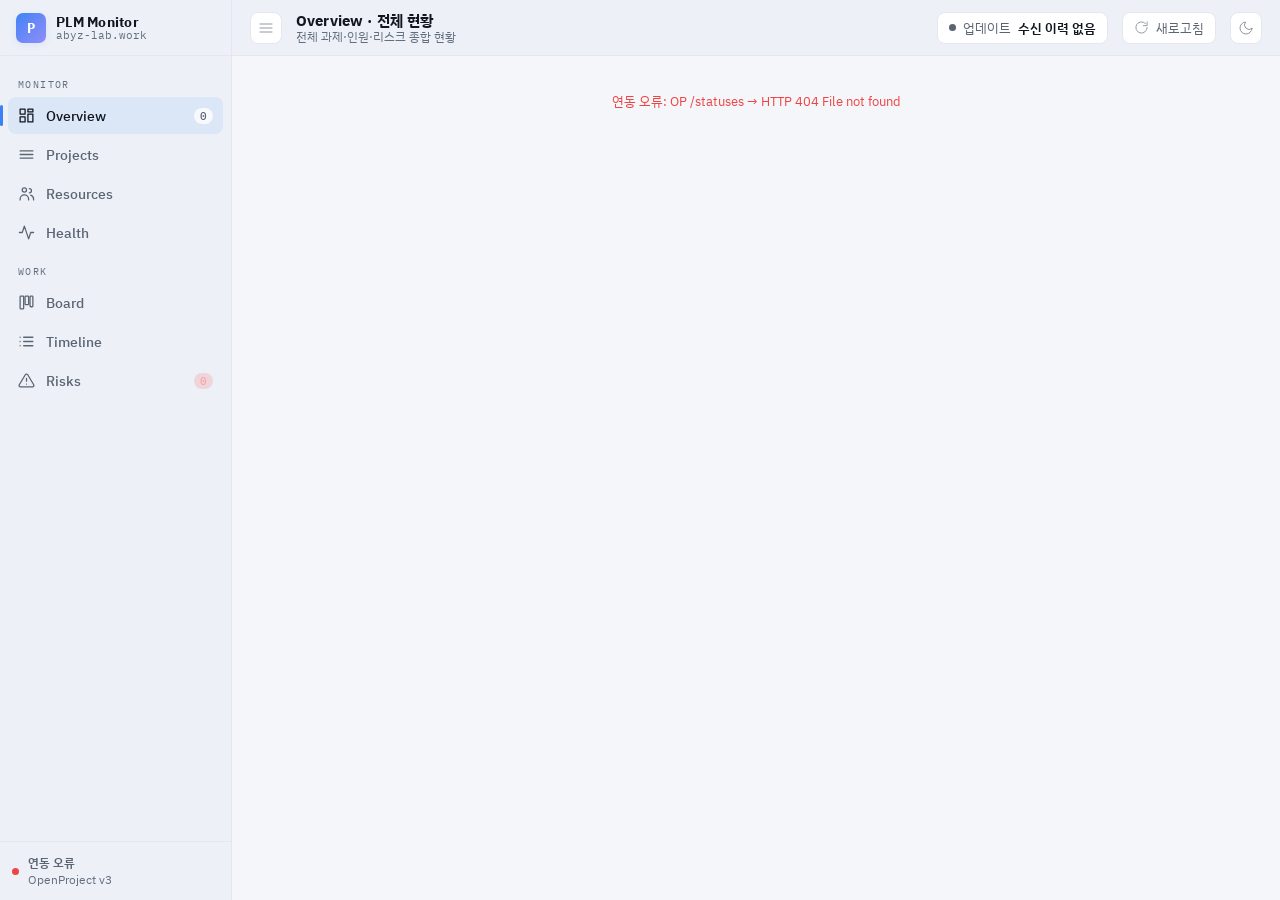
==== design_handoff_plm_dashboard/PLM Dashboard.html @ 52fca534 "feat: 운영 건강도(Health) 화면 추가 (#71) - Hermes 스냅샷(data/health.json, health_history.json)을 읽어 Project·Goa" ====
<!DOCTYPE html>
<html lang="ko" data-theme="dark" data-density="cozy" data-style="telemetry">
<head>
  <meta charset="UTF-8" />
  <meta name="viewport" content="width=device-width, initial-scale=1.0" />
  <title>PLM Monitor · OpenProject Dashboard</title>
  <link rel="preconnect" href="https://fonts.googleapis.com" />
  <link rel="preconnect" href="https://fonts.gstatic.com" crossorigin />
  <link href="https://fonts.googleapis.com/css2?family=IBM+Plex+Sans+KR:wght@400;500;600;700&family=IBM+Plex+Mono:wght@400;500;600&display=swap" rel="stylesheet" />
  <link rel="stylesheet" href="styles.css" />
  <link rel="stylesheet" href="app.css" />
  <script>
    /* Host-persisted tweak defaults — rewritten on disk when the user changes a Tweak.
       Mirrors the initial chrome on <html> above. */
    window.TWEAK_DEFAULTS = /*EDITMODE-BEGIN*/{
      "theme": "light",
      "style": "telemetry",
      "accent": "blue",
      "density": "cozy"
    }/*EDITMODE-END*/;
  </script>
</head>
<body>
  <div id="app" class="app"></div>

  <script src="user-overrides.js"></script>
  <script src="op-adapter.js"></script>
  <script src="data.js"></script>
  <script src="charts.js"></script>
  <script src="ui.js"></script>
  <script src="views/overview.js"></script>
  <script src="views/projects.js"></script>
  <script src="views/resources.js"></script>
  <script src="views/board.js"></script>
  <script src="views/timeline.js"></script>
  <script src="views/risks.js"></script>
  <script src="views/health.js"></script>
  <script src="app.js"></script>
  <script src="tweaks.js"></script>
</body>
</html>
---- design_handoff_plm_dashboard/styles.css ----
/* =============================================================================
   PLM Dashboard Design System — global entry point.
   Consumers link THIS one file. It is an @import manifest only — every token
   and font in the system is reachable from here. Application/component CSS is
   layered on top by each product (the dashboard links app.css after this).

   Theming model (set as attributes on <html>):
     [data-theme="dark"|"light"]                    → surfaces & text
     [data-density="compact"|"cozy"|"comfortable"]  → spacing rhythm
     [data-style="telemetry"|"console"|"studio"]    → radius / border / shadow
     --accent (+ --accent-rgb)                       → highlight colour
   ========================================================================== */
@import "fonts/fonts.css";
@import "tokens/colors.css";
@import "tokens/themes.css";
@import "tokens/typography.css";
@import "tokens/spacing.css";
@import "tokens/effects.css";
---- design_handoff_plm_dashboard/app.css ----
/* =============================================================================
   app.css — PLM Dashboard application layer (shell, panels, charts, views)
   Consumes the design-system tokens from styles.css. Linked by the dashboard
   AFTER styles.css. Component classes here are dashboard-specific; the reusable
   primitives are mirrored as React components under /components.
   ========================================================================== */

/* ----------  RESET  ---------- */
*, *::before, *::after { box-sizing: border-box; }
html, body { margin: 0; height: 100%; }
body {
  font-family: var(--font-sans);
  background: var(--bg);
  color: var(--text);
  -webkit-font-smoothing: antialiased;
  text-rendering: optimizeLegibility;
  overflow: hidden;
}
button { font: inherit; color: inherit; cursor: pointer; background: none; border: none; }
::-webkit-scrollbar { width: 10px; height: 10px; }
::-webkit-scrollbar-thumb { background: var(--border-strong); border-radius: 6px; border: 2px solid var(--bg); }
::-webkit-scrollbar-track { background: transparent; }

/* component-level style-direction overrides (token-level lives in tokens/effects.css) */
[data-style="console"] body { font-feature-settings: "tnum" 1; }
[data-style="console"] .panel-title,
[data-style="console"] .kpi-label { letter-spacing: .12em; }
[data-style="studio"] .panel { background: var(--panel); }
[data-style="studio"] .kpi { background: var(--panel); }

/* ----------  APP SHELL  ---------- */
.app { display: grid; grid-template-columns: auto 1fr; height: 100vh; }

.sidebar {
  width: 232px; background: var(--bg-elev); border-right: 1px solid var(--border);
  display: flex; flex-direction: column; transition: width .18s ease;
}
.sidebar.collapsed { width: 60px; }
.sidebar.collapsed .nav-label, .sidebar.collapsed .brand-text, .sidebar.collapsed .nav-section-label,
.sidebar.collapsed .side-foot-text { display: none; }
.sidebar.collapsed .nav-item {
  width:100%; border:0; background:transparent; text-align:left; font-family:inherit; cursor:pointer; justify-content: center; }

.brand { display: flex; align-items: center; gap: 10px; padding: 16px; border-bottom: 1px solid var(--border); height: 56px; }
.brand-mark {
  width: 30px; height: 30px; border-radius: 7px; flex: 0 0 auto;
  background: linear-gradient(135deg, var(--accent), color-mix(in oklch, var(--accent), #fff 18%));
  display: grid; place-items: center; color: #fff; font-weight: 700; font-size: 14px;
  font-family: var(--font-mono); box-shadow: 0 2px 8px var(--accent-soft);
}
.brand-text { display: flex; flex-direction: column; line-height: 1.15; min-width: 0; }
.brand-text b { font-size: 13.5px; letter-spacing: .02em; white-space: nowrap; }
.brand-text span { font-size: 10.5px; color: var(--text-faint); font-family: var(--font-mono); white-space: nowrap; overflow: hidden; text-overflow: ellipsis; }

.nav { flex: 1; overflow-y: auto; padding: 10px 8px; }
.nav-section-label { font-size: 10px; letter-spacing: .14em; text-transform: uppercase; color: var(--text-faint); padding: 12px 10px 6px; font-family: var(--font-mono); }
.nav-item {
  width:100%; border:0; background:transparent; text-align:left; font-family:inherit; cursor:pointer;
  display: flex; align-items: center; gap: 11px; padding: 9px 10px; border-radius: var(--r);
  color: var(--text-dim); font-size: 13.5px; font-weight: 500; margin-bottom: 2px; position: relative;
}
.nav-item:hover { background: var(--panel-hover); color: var(--text); }
.nav-item.active { background: var(--accent-soft); color: var(--text); }
.nav-item.active::before { content: ""; position: absolute; left: -8px; top: 8px; bottom: 8px; width: 3px; border-radius: 3px; background: var(--accent); }
.nav-item svg { width: 17px; height: 17px; flex: 0 0 auto; stroke-width: 1.8; }
.nav-badge { margin-left: auto; font-family: var(--font-mono); font-size: 10.5px; padding: 1px 6px; border-radius: 20px; background: var(--panel-2); color: var(--text-dim); }
.nav-badge.alert { background: rgba(239,68,68,.16); color: #FCA5A5; }

.side-foot { border-top: 1px solid var(--border); padding: 12px; display: flex; align-items: center; gap: 9px; font-size: 11.5px; color: var(--text-faint); white-space: nowrap; overflow: hidden; }
.side-foot-text b { color: var(--text-dim); font-weight: 600; display: block; font-size: 12px; }

/* ----------  TOPBAR + MAIN  ---------- */
.main { display: flex; flex-direction: column; min-width: 0; height: 100vh; }
.topbar {
  height: 56px; flex: 0 0 auto; display: flex; align-items: center; gap: 14px;
  padding: 0 18px; border-bottom: 1px solid var(--border); background: var(--bg-elev);
}
.view-title { display: flex; flex-direction: column; line-height: 1.2; flex: 0 1 auto; min-width: 0; }
.view-title b { font-size: 15px; letter-spacing: .01em; white-space: nowrap; }
.view-title span { font-size: 11.5px; color: var(--text-faint); white-space: nowrap; overflow: hidden; text-overflow: ellipsis; }
.topbar-spacer { flex: 1; }

.tb-chip {
  display: inline-flex; align-items: center; gap: 7px; height: 32px; padding: 0 11px;
  border: 1px solid var(--border); border-radius: var(--r); background: var(--panel);
  font-size: 12.5px; color: var(--text-dim); white-space: nowrap; flex: 0 0 auto;
}
.tb-chip:hover { border-color: var(--border-strong); color: var(--text); }
.tb-chip svg { width: 15px; height: 15px; }
.tb-chip b { color: var(--text); font-weight: 600; }
.tb-icon { width: 32px; height: 32px; display: grid; place-items: center; border-radius: var(--r); border: 1px solid var(--border); background: var(--panel); color: var(--text-dim); }
.tb-icon:hover { color: var(--text); border-color: var(--border-strong); }
.tb-icon svg { width: 16px; height: 16px; }
.live-dot { width: 7px; height: 7px; border-radius: 50%; background: var(--c-green); box-shadow: 0 0 0 0 rgba(34,197,94,.5); animation: pulse 2s infinite; }
@keyframes pulse { 0% { box-shadow: 0 0 0 0 rgba(34,197,94,.45);} 70%{box-shadow:0 0 0 6px rgba(34,197,94,0);} 100%{box-shadow:0 0 0 0 rgba(34,197,94,0);} }

.content { flex: 1; overflow-y: auto; padding: var(--grid-1); }

/* ----------  GRID + PANELS  ---------- */
.grid { display: grid; gap: var(--grid-1); grid-template-columns: repeat(12, 1fr); }
.col-3 { grid-column: span 3; } .col-4 { grid-column: span 4; } .col-5 { grid-column: span 5; }
.col-6 { grid-column: span 6; } .col-7 { grid-column: span 7; } .col-8 { grid-column: span 8; }
.col-9 { grid-column: span 9; } .col-12 { grid-column: span 12; }
@media (max-width: 1180px){ .col-3,.col-4{grid-column:span 6;} .col-5,.col-7,.col-8,.col-9{grid-column:span 12;} }

.panel {
  background: var(--panel); border: var(--panel-bd); border-radius: var(--r);
  box-shadow: var(--panel-sh); display: flex; flex-direction: column; min-width: 0;
}
.panel-head { display: flex; align-items: center; gap: 10px; padding: var(--pad) var(--pad) 0; }
.panel-title { font-size: 11px; font-weight: 600; letter-spacing: .05em; text-transform: uppercase; color: var(--text-dim); font-family: var(--font-mono); white-space: nowrap; }
.panel-sub { font-size: 11px; color: var(--text-faint); }
.panel-head .spacer { flex: 1; }
.panel-body { padding: var(--pad); }
.panel-tools { display: flex; gap: 4px; }
.mini-btn { font-size: 11px; color: var(--text-faint); padding: 3px 8px; border-radius: 5px; font-family: var(--font-mono); }
.mini-btn:hover { background: var(--panel-hover); color: var(--text); }
.mini-btn.on { background: var(--accent-soft); color: var(--text); }

/* ----------  KPI CARDS  ---------- */
.kpi-row { display: grid; grid-template-columns: repeat(6, 1fr); gap: var(--grid-1); }
@media (max-width: 1280px){ .kpi-row { grid-template-columns: repeat(3,1fr);} }
.kpi {
  background: var(--panel); border: var(--panel-bd); border-radius: var(--r); padding: var(--kpi-pad);
  box-shadow: var(--panel-sh); position: relative; overflow: hidden; min-width: 0;
}
.kpi-label { font-size: 10.5px; letter-spacing: .08em; text-transform: uppercase; color: var(--text-faint); font-family: var(--font-mono); display:flex; align-items:center; gap:6px; white-space: nowrap; }
.kpi-value { font-family: var(--font-mono); font-size: 30px; font-weight: 600; line-height: 1.1; margin-top: 8px; letter-spacing: -.02em; }
.kpi-value small { font-size: 14px; color: var(--text-faint); font-weight: 500; margin-left: 3px; }
.kpi-foot { display: flex; align-items: center; gap: 6px; margin-top: 8px; font-size: 11.5px; color: var(--text-dim); white-space: nowrap; }
.kpi-delta { font-family: var(--font-mono); font-weight: 600; display: inline-flex; align-items: center; gap: 3px; white-space: nowrap; }
.kpi-delta.up { color: var(--c-green); } .kpi-delta.down { color: var(--c-red); } .kpi-delta.warn { color: var(--c-amber); }
.kpi-spark { position: absolute; right: 0; bottom: 0; opacity: .9; }
.kpi.tone-red { box-shadow: inset 3px 0 0 var(--c-red), var(--panel-sh); }
.kpi.tone-amber { box-shadow: inset 3px 0 0 var(--c-amber), var(--panel-sh); }
.kpi.tone-accent { box-shadow: inset 3px 0 0 var(--accent), var(--panel-sh); }

/* ----------  TABLES  ---------- */
.tbl { width: 100%; border-collapse: collapse; font-size: 12.5px; }
.tbl th { text-align: left; font-size: 10px; letter-spacing: .08em; text-transform: uppercase; color: var(--text-faint); font-weight: 600; font-family: var(--font-mono); padding: 6px 10px; border-bottom: 1px solid var(--border); position: sticky; top: 0; background: var(--panel); }
.tbl td { padding: 0 10px; height: var(--row-h); border-bottom: 1px solid var(--border); color: var(--text-dim); vertical-align: middle; }
.tbl tr:last-child td { border-bottom: none; }
.tbl tr:hover td { background: var(--panel-hover); }
.tbl .num { font-family: var(--font-mono); text-align: right; color: var(--text); }
.tbl .strong { color: var(--text); font-weight: 600; }
.tbl .clamp { max-width: 320px; overflow: hidden; text-overflow: ellipsis; white-space: nowrap; }

/* ----------  CHIPS / BADGES  ---------- */
.dot { width: 8px; height: 8px; border-radius: 50%; flex: 0 0 auto; display: inline-block; }
.badge { display: inline-flex; align-items: center; gap: 5px; font-size: 11px; padding: 2px 8px; border-radius: 20px; font-weight: 500; white-space: nowrap; }
.badge.soft { background: var(--panel-2); color: var(--text-dim); }
.chip-status { display: inline-flex; align-items: center; gap: 6px; font-size: 12px; }
.health { display: inline-flex; align-items: center; gap: 6px; font-size: 12px; font-weight: 500; white-space: nowrap; }
.health.on_track { color: var(--c-green); } .health.at_risk { color: var(--c-amber); } .health.off_track { color: var(--c-red); }

.avatar { width: 24px; height: 24px; border-radius: 50%; display: grid; place-items: center; color: #fff; font-size: 10px; font-weight: 600; flex: 0 0 auto; }
.avatar.lg { width: 36px; height: 36px; font-size: 13px; }
.avatar-stack { display: flex; }
.avatar-stack .avatar { margin-left: -7px; border: 2px solid var(--panel); }
.avatar-stack .avatar:first-child { margin-left: 0; }

/* progress bar */
.pbar { height: 6px; border-radius: 4px; background: var(--panel-2); overflow: hidden; min-width: 60px; }
.pbar > span { display: block; height: 100%; border-radius: 4px; background: var(--accent); }
.pbar.thin { height: 4px; }
.pbar.neutral > span { background: var(--text-faint); }

/* load bar (utilisation) */
.loadbar { position: relative; height: 8px; border-radius: 5px; background: var(--panel-2); overflow: hidden; }
.loadbar > span { position: absolute; left: 0; top: 0; bottom: 0; border-radius: 5px; }
.loadbar .cap { position: absolute; top: -2px; bottom: -2px; width: 2px; background: var(--text-faint); }

/* ----------  KANBAN  ---------- */
.board { display: flex; gap: var(--grid-1); align-items: flex-start; overflow-x: auto; padding-bottom: 8px; }
.board-col { flex: 0 0 270px; background: var(--panel-2); border: 1px solid var(--border); border-radius: var(--r); display: flex; flex-direction: column; max-height: calc(100vh - 190px); }
.board-col-head { display: flex; align-items: center; gap: 8px; padding: 11px 12px; border-bottom: 1px solid var(--border); position: sticky; top: 0; }
.board-col-head b { font-size: 12px; }
.board-col-head .cnt { font-family: var(--font-mono); font-size: 11px; color: var(--text-faint); margin-left: auto; }
.board-cards { padding: 8px; overflow-y: auto; display: flex; flex-direction: column; gap: 8px; }
.card {
  background: var(--panel); border: 1px solid var(--border); border-radius: calc(var(--r) - 2px);
  padding: 10px 11px; cursor: pointer; box-shadow: var(--panel-sh);
}
.card:hover { border-color: var(--border-strong); }
.card-top { display: flex; align-items: center; gap: 7px; margin-bottom: 7px; }
.card-id { font-family: var(--font-mono); font-size: 10.5px; color: var(--text-faint); }
.card-subject { font-size: 12.5px; line-height: 1.35; color: var(--text); margin-bottom: 9px; }
.card-foot { display: flex; align-items: center; gap: 8px; font-size: 11px; color: var(--text-faint); flex-wrap: nowrap; }
.card-foot .spacer { flex: 1; }
.card.overdue { box-shadow: inset 3px 0 0 var(--c-red); }

/* tag pill for type/priority */
.tag { display: inline-flex; align-items: center; gap: 4px; font-size: 10.5px; font-family: var(--font-mono); color: var(--text-dim); }

/* ----------  TIMELINE / GANTT  ---------- */
.gantt { position: relative; overflow-x: auto; }
.gantt-row { display: grid; grid-template-columns: 200px 1fr; align-items: center; border-bottom: 1px solid var(--border); height: 40px; }
.gantt-label { padding: 0 12px; font-size: 12.5px; display: flex; align-items: center; gap: 8px; overflow: hidden; }
.gantt-track { position: relative; height: 100%; }
.gantt-bar { position: absolute; top: 9px; height: 20px; border-radius: 5px; display: flex; align-items: center; padding: 0 8px; font-size: 10.5px; color: #fff; overflow: hidden; white-space: nowrap; }
.gantt-fill { position: absolute; top: 0; left: 0; bottom: 0; background: rgba(255,255,255,.22); }
.gantt-grid-line { position: absolute; top: 0; bottom: 0; width: 1px; background: var(--grid-line); }
.gantt-milestone { position: absolute; top: 11px; width: 16px; height: 16px; transform: rotate(45deg); border: 2px solid var(--panel); }
.gantt-today { position: absolute; top: 0; bottom: 0; width: 2px; background: var(--accent); z-index: 5; }
.gantt-head { display: grid; grid-template-columns: 200px 1fr; border-bottom: 1px solid var(--border-strong); height: 28px; position: sticky; top: 0; background: var(--panel); z-index: 6; }
.gantt-months { position: relative; }
.gantt-month { position: absolute; top: 0; font-size: 10.5px; color: var(--text-faint); font-family: var(--font-mono); padding: 7px 6px; border-left: 1px solid var(--border); }
.schedule-metrics { display: grid; grid-template-columns: repeat(5, minmax(0, 1fr)); gap: 8px; margin-bottom: 10px; }
.schedule-card { border: 1px solid var(--border); border-radius: var(--r); background: var(--panel-2); padding: 9px 10px; min-width: 0; }
.schedule-card.tone-amber { box-shadow: inset 3px 0 0 var(--c-amber); }
.schedule-card.tone-red { box-shadow: inset 3px 0 0 var(--c-red); }
.schedule-card-label { font-size: 9.5px; letter-spacing: .06em; text-transform: uppercase; font-family: var(--font-mono); color: var(--text-faint); white-space: nowrap; overflow: hidden; text-overflow: ellipsis; }
.schedule-card-value { font-size: 18px; line-height: 1.2; font-weight: 700; color: var(--text); margin-top: 4px; font-family: var(--font-mono); }
.schedule-card-foot { font-size: 10.5px; color: var(--text-faint); margin-top: 2px; white-space: nowrap; overflow: hidden; text-overflow: ellipsis; }
.schedule-detail { min-width: 0; }
.schedule-table th, .schedule-table td { white-space: nowrap; }
.schedule-ic { font-family: var(--font-mono); font-size: 12px; color: var(--text-dim); background: var(--panel-2); }
.schedule-ic.tone-amber { color: #FCD34D; background: rgba(245,158,11,.16); }
.schedule-ic.tone-red { color: #FCA5A5; background: rgba(239,68,68,.16); }

/* ----------  RESOURCES  ---------- */
.resource-layout-grid {
  display: grid;
  grid-template-columns: minmax(0, 8fr) minmax(340px, 5fr);
  gap: var(--grid-1);
  align-items: stretch;
  margin-top: var(--grid-1);
}
.resource-main-stack,
.resource-side-stack {
  display: grid;
  gap: var(--grid-1);
  min-width: 0;
}
.resource-metrics {
  display: grid;
  grid-template-columns: repeat(5, minmax(112px, 1fr));
  gap: 8px;
  margin-top: 10px;
}
.resource-card,
.resource-gap-item {
  min-width: 0;
  border: 1px solid var(--border);
  border-radius: var(--r);
  background: var(--panel-2);
  padding: 9px 10px;
}
.resource-card.tone-accent,
.resource-gap-item.tone-accent { box-shadow: inset 3px 0 0 var(--accent); }
.resource-card.tone-amber,
.resource-gap-item.tone-amber { box-shadow: inset 3px 0 0 var(--c-amber); }
.resource-card.tone-red,
.resource-gap-item.tone-red { box-shadow: inset 3px 0 0 var(--c-red); }
.resource-card-label,
.resource-gap-label {
  font-size: 9.5px;
  letter-spacing: .06em;
  text-transform: uppercase;
  font-family: var(--font-mono);
  color: var(--text-faint);
  white-space: nowrap;
  overflow: hidden;
  text-overflow: ellipsis;
}
.resource-card-value {
  font-family: var(--font-mono);
  font-size: 20px;
  line-height: 1.2;
  font-weight: 700;
  color: var(--text);
  margin-top: 4px;
}
.resource-card-foot,
.resource-gap-field,
.resource-gap-impact,
.resource-panel-foot {
  font-size: 10.5px;
  color: var(--text-faint);
  white-space: nowrap;
  overflow: hidden;
  text-overflow: ellipsis;
}
.resource-notice {
  display: flex;
  align-items: center;
  gap: 9px;
  min-height: 38px;
  padding: 8px 10px;
  border: 1px solid var(--border);
  border-radius: var(--r);
  background: var(--panel-2);
  color: var(--text-dim);
  font-size: 11.5px;
  min-width: 0;
}
.resource-notice > span:last-child {
  min-width: 0;
  overflow: hidden;
  text-overflow: ellipsis;
  white-space: nowrap;
}
.resource-notice.tone-red { border-color: rgba(239,68,68,.42); }
.resource-notice.tone-amber { border-color: rgba(245,158,11,.42); }
.resource-notice.tone-accent { border-color: var(--border-strong); }
.resource-load-label {
  min-width: 0;
  display: flex;
  align-items: center;
  gap: 7px;
  overflow: hidden;
}
.resource-load-label span {
  min-width: 0;
  overflow: hidden;
  text-overflow: ellipsis;
  white-space: nowrap;
}
.resource-panel-foot {
  margin-top: 10px;
  padding-top: 8px;
  border-top: 1px solid var(--border);
}
.resource-sort-tools {
  display: flex;
  align-items: center;
  gap: 4px;
  max-width: 100%;
  min-width: 0;
}
.resource-sort-tools .muted {
  flex: 0 0 auto;
  font-size: 11px;
  margin-right: 2px;
}
.resource-sort-tools .mini-btn {
  flex: 0 0 auto;
}
.resource-member-cell {
  display: flex;
  align-items: center;
  gap: 9px;
  min-width: 180px;
}
.resource-member-cell > div:last-child {
  min-width: 0;
}
.resource-member-cell .strong,
.resource-member-cell .muted {
  white-space: nowrap;
  overflow: hidden;
  text-overflow: ellipsis;
}
.resource-member-cell .muted { font-size: 11px; }
.resource-pressure-table th,
.resource-pressure-table td,
.resource-gap-table th,
.resource-gap-table td { white-space: nowrap; }
.resource-gap-grid {
  display: grid;
  grid-template-columns: repeat(2, minmax(0, 1fr));
  gap: 8px;
}
.resource-gap-top {
  display: grid;
  grid-template-columns: minmax(0, 1fr) auto;
  align-items: baseline;
  gap: 8px;
}
.resource-gap-value {
  font-family: var(--font-mono);
  font-size: 18px;
  font-weight: 700;
  color: var(--text);
}
.resource-gap-field {
  margin-top: 4px;
  color: var(--text-dim);
}
.resource-gap-impact {
  margin-top: 2px;
}
.resource-subhead {
  margin: 12px 0 6px;
  font-size: 10px;
  letter-spacing: .08em;
  text-transform: uppercase;
  font-family: var(--font-mono);
  color: var(--text-faint);
}
@media (min-width: 1181px) {
  .resource-layout-grid {
    --resource-top-row: 312px;
    --resource-detail-row: 432px;
  }
  .resource-main-stack,
  .resource-side-stack {
    grid-template-rows: var(--resource-top-row) var(--resource-detail-row);
  }
  .resource-main-stack > .panel,
  .resource-side-stack > .panel {
    height: 100%;
    min-height: 0;
  }
  .resource-main-stack > .panel .panel-body,
  .resource-side-stack > .panel .panel-body {
    flex: 1;
    min-height: 0 !important;
  }
}
@media (max-width: 1180px) {
  .resource-layout-grid { grid-template-columns: 1fr; }
  .resource-metrics { grid-template-columns: repeat(auto-fit, minmax(130px, 1fr)); }
}
@media (max-width: 760px) {
  .resource-gap-grid { grid-template-columns: 1fr; }
  .resource-notice { align-items: flex-start; flex-direction: column; gap: 5px; }
  .resource-pressure-panel .panel-head {
    flex-wrap: wrap;
    align-items: flex-start;
  }
  .resource-pressure-panel .panel-head .spacer {
    display: none;
  }
  .resource-sort-tools {
    flex: 1 1 100%;
    overflow-x: auto;
    padding-bottom: 2px;
  }
}

/* ----------  RISK FEED  ---------- */
.feed { display: flex; flex-direction: column; }
.feed-item { display: flex; gap: 10px; padding: 10px 0; border-bottom: 1px solid var(--border); align-items: flex-start; }
.feed-item:last-child { border-bottom: none; }
.feed-ic { width: 28px; height: 28px; border-radius: 7px; display: grid; place-items: center; flex: 0 0 auto; }
.feed-main { flex: 1; min-width: 0; }
.feed-title { font-size: 12.5px; color: var(--text); line-height: 1.35; }
.feed-meta { font-size: 11px; color: var(--text-faint); margin-top: 3px; display: flex; gap: 8px; flex-wrap: wrap; align-items: center; }

/* segmented control */
.seg { display: inline-flex; background: var(--panel-2); border: 1px solid var(--border); border-radius: var(--r); padding: 2px; }
.seg button { font-size: 12px; padding: 5px 11px; border-radius: calc(var(--r) - 3px); color: var(--text-dim); font-weight: 500; }
.seg button.on { background: var(--panel); color: var(--text); box-shadow: var(--panel-sh); }

/* tooltip */
.tip { position: fixed; z-index: 1000; pointer-events: none; background: var(--panel); border: 1px solid var(--border-strong); border-radius: 7px; padding: 8px 10px; font-size: 11.5px; box-shadow: var(--shadow); opacity: 0; transition: opacity .1s; max-width: 240px; }
.tip.show { opacity: 1; }
.tip b { color: var(--text); } .tip .muted { color: var(--text-faint); }

/* section label */
.section-row { display: flex; align-items: center; gap: 10px; margin: 4px 2px 2px; }
.section-row h2 { font-size: 13px; font-weight: 600; margin: 0; letter-spacing: .01em; white-space: nowrap; }
.section-row .spacer { flex: 1; }
.muted { color: var(--text-faint); }
.mono { font-family: var(--font-mono); }
.tnum { font-variant-numeric: tabular-nums; }

/* project subtabs */
.subtabs { display: flex; gap: 4px; overflow-x: auto; border-bottom: 1px solid var(--border); padding: 0 2px; }
.subtab { position: relative; padding: 9px 26px 9px 13px; font-size: 12.5px; color: var(--text-dim); border-bottom: 2px solid transparent; white-space: nowrap; display: flex; align-items: center; gap: 7px; }
.subtab:hover { color: var(--text); }
.subtab.on { color: var(--text); border-bottom-color: var(--accent); }
.subtab-hide { display: none; position: absolute; right: 5px; top: 50%; transform: translateY(-50%); width: 15px; height: 15px; line-height: 15px; text-align: center; border-radius: 50%; background: var(--panel-2); color: var(--text-faint); font-size: 10px; cursor: pointer; }
.subtab:hover .subtab-hide { display: inline-block; }
.subtab-hide:hover { background: var(--c-red); color: #fff; }
/* hidden project chip strip */
.hidden-proj-strip { display: flex; align-items: center; gap: 6px; flex-wrap: wrap; padding: 5px 2px 2px; }
.hidden-proj-chip { display: inline-flex; align-items: center; gap: 4px; padding: 2px 9px; border-radius: 10px; border: 1px dashed var(--border); background: transparent; color: var(--text-faint); font-size: 11.5px; cursor: pointer; }
.hidden-proj-chip:hover { border-color: var(--accent); color: var(--text); }

/* Projects view — golden-ratio approximation: 8:5 ≈ 1.6 */
.project-layout-grid {
  display: grid;
  grid-template-columns: minmax(0, 8fr) minmax(340px, 5fr);
  gap: var(--grid-1);
  align-items: start;
  margin-top: var(--grid-1);
}
.project-main-stack,
.project-side-stack {
  display: grid;
  gap: var(--grid-1);
  min-width: 0;
}
.project-hero-panel { min-height: 252px; }
.project-hero-body {
  display: grid;
  grid-template-columns: minmax(0, 1fr) auto;
  gap: 18px;
  align-items: stretch;
  height: 100%;
}
.project-title-row {
  display: flex;
  align-items: center;
  gap: 12px;
  min-width: 0;
  flex-wrap: wrap;
}
.project-hero-copy { min-width: 0; }
.project-fact-grid {
  display: grid;
  grid-template-columns: repeat(2, minmax(0, 1fr));
  gap: 14px 18px;
  margin-top: 16px;
}
.project-fact { min-width: 0; }
.project-fact-wide { grid-column: 1 / -1; }
.project-fact-value {
  margin-top: 7px;
  font-size: 13px;
  min-height: 26px;
  display: flex;
  align-items: center;
  min-width: 0;
}
.project-progress-card {
  display: grid;
  place-items: center;
  min-width: 160px;
  padding-left: 18px;
  border-left: 1px solid var(--border);
}
.project-kpi-rail .kpi-strip {
  margin-top: 0;
  grid-template-columns: repeat(2, minmax(0, 1fr));
  gap: 10px;
}
.project-kpi-rail .kpi {
  min-height: 84px;
  padding: 12px;
}
.project-kpi-rail .kpi-value {
  font-size: 23px;
  margin-top: 5px;
}
.project-kpi-rail .kpi-foot {
  margin-top: 5px;
  font-size: 11px;
}
.project-kpi-rail [data-kpi-ns="proj"] > div:last-child {
  margin-top: 6px !important;
}
@media (min-width: 1181px) {
  .project-layout-grid {
    --project-top-row: 264px;
    --project-detail-row: 684px;
    --project-team-row: 252px;
    --project-mini-row: 204px;
  }
  .project-main-stack {
    grid-template-rows: var(--project-top-row) var(--project-detail-row);
  }
  .project-side-stack {
    grid-template-rows: var(--project-top-row) var(--project-team-row) var(--project-mini-row) var(--project-mini-row);
  }
  .project-main-stack > .panel,
  .project-side-stack > .panel,
  .project-kpi-rail {
    height: 100%;
    min-height: 0;
  }
  .project-kpi-rail,
  .project-kpi-rail [data-kpi-ns="proj"] {
    min-height: 0;
    height: 100%;
  }
  .project-kpi-rail [data-kpi-ns="proj"] {
    display: flex;
    flex-direction: column;
  }
  .project-kpi-rail [data-kpi-ns="proj"].kpi-editing {
    display: grid;
    grid-template-rows: minmax(0, 1fr) auto;
    gap: 6px;
    overflow: hidden;
  }
  .project-kpi-rail .kpi-strip:not(.kpi-edit) {
    flex: 1;
    min-height: 0;
    grid-template-columns: repeat(6, minmax(0, 1fr));
    grid-auto-rows: 1fr;
  }
  .project-kpi-rail .kpi-strip:not(.kpi-edit) .kpi {
    grid-column: span 2;
  }
  .project-kpi-rail .kpi-strip:not(.kpi-edit) .kpi:nth-child(n+4) {
    grid-column: span 3;
  }
  .project-kpi-rail .kpi-strip.kpi-edit {
    min-height: 0;
    overflow-y: auto;
    padding-right: 4px;
    grid-template-columns: repeat(2, minmax(0, 1fr));
    gap: 8px;
  }
  .project-kpi-rail .kpi-strip.kpi-edit .kpi {
    min-height: 72px;
    padding: 10px;
  }
  .project-kpi-rail .kpi-strip.kpi-edit .kpi-value {
    font-size: 19px;
    margin-top: 3px;
  }
  .project-kpi-rail .kpi-strip.kpi-edit .kpi-foot {
    display: none;
  }
  .project-kpi-rail .kpi-editing .kpi-actions {
    margin-top: 0 !important;
    flex: 0 0 auto;
    padding-top: 2px;
    background: var(--bg);
  }
  .project-wp-panel .panel-body,
  .project-team-panel .panel-body {
    flex: 1;
    min-height: 0 !important;
    max-height: none !important;
  }
  .project-status-panel .panel-body,
  .project-burndown-panel .panel-body {
    flex: 1;
    min-height: 0 !important;
  }
}
@media (max-width: 1180px) {
  .project-layout-grid { grid-template-columns: 1fr; }
  .project-side-stack { grid-template-columns: repeat(2, minmax(0, 1fr)); }
  .project-kpi-rail { grid-column: 1 / -1; }
  .project-kpi-rail .kpi-strip:not(.kpi-edit) .kpi:last-child:nth-child(odd) {
    grid-column: 1 / -1;
  }
}
@media (max-width: 760px) {
  .app { grid-template-columns: 60px minmax(0, 1fr); }
  .sidebar { width: 60px; }
  .sidebar .nav-label,
  .sidebar .brand-text,
  .sidebar .nav-section-label,
  .sidebar .side-foot-text { display: none; }
  .sidebar .nav-item {
  width:100%; border:0; background:transparent; text-align:left; font-family:inherit; cursor:pointer; justify-content: center; }
  .brand { justify-content: center; padding: 12px; }
  .topbar {
    gap: 8px;
    padding: 0 10px;
    overflow-x: auto;
  }
  .view-title { display: none; }
  .view-title span { display: none; }
  .topbar-spacer { flex: 0 0 4px; }
  .tb-chip {
    height: 30px;
    padding: 0 9px;
    font-size: 12px;
  }
  .content { padding: 10px; }
  .project-hero-body { grid-template-columns: 1fr; }
  .project-progress-card {
    min-width: 0;
    padding-left: 0;
    padding-top: 16px;
    border-left: 0;
    border-top: 1px solid var(--border);
  }
  .project-fact-grid,
  .project-side-stack,
  .project-kpi-rail .kpi-strip {
    grid-template-columns: 1fr;
  }
}
/* project filter chip bar (Overview global project selector) */
.proj-filter-bar { display: flex; align-items: center; gap: 6px; flex-wrap: nowrap; overflow-x: hidden; margin-bottom: 12px; }
.proj-chips-scroll { display: flex; align-items: center; gap: 6px; flex: 1; min-width: 0; overflow-x: auto; padding-bottom: 4px; scrollbar-width: thin; scrollbar-color: var(--border) transparent; }
.proj-chip { display: inline-flex; align-items: center; gap: 3px; padding: 3px 10px; border-radius: 12px; border: 1px solid var(--border); background: transparent; color: var(--text-faint); font-size: 11.5px; cursor: pointer; transition: all .12s; white-space: nowrap; flex-shrink: 0; }
.proj-chip.active { background: var(--accent-soft); border-color: var(--accent); color: var(--text); }
.proj-chip:hover { border-color: var(--accent); color: var(--text); }
.proj-chip[draggable="true"] { cursor: grab; }
.proj-chip[draggable="true"]:active { cursor: grabbing; }
.proj-chip-hidden { border-style: dashed; color: var(--text-faint) !important; background: transparent !important; border-color: var(--border) !important; }
.proj-chip-hidden:hover { border-color: var(--accent) !important; color: var(--text) !important; }
.proj-chip-x { font-size: 11px; width: 14px; height: 14px; display: inline-flex; align-items: center; justify-content: center; border-radius: 50%; color: var(--text-faint); margin-left: 2px; flex-shrink: 0; }
.proj-chip-x:hover { color: var(--c-red); background: rgba(239,68,68,.15); }
/* drag & drop visual feedback */
.is-dragging { opacity: 0.35 !important; }
.drag-over { outline: 2px solid var(--accent); outline-offset: 2px; border-radius: 6px; }
/* hint icon — shared for panel titles and tier labels */
.hint-ic {
  display: inline-flex; align-items: center; justify-content: center;
  width: 15px; height: 15px; border-radius: 50%; font-size: 9.5px; font-style: normal;
  color: var(--text-faint); border: 1px solid var(--border); cursor: help; flex-shrink: 0;
}
.hint-ic:hover { color: var(--accent); border-color: var(--accent); }
.panel-title .hint-ic { margin-left: 5px; vertical-align: middle; }
/* KPI edit mode — hidden section add placeholder */
.kpi-hidden { border-style: dashed !important; opacity: 0.55; cursor: pointer; user-select: none; }
.kpi-hidden:hover { opacity: 1; border-color: var(--accent) !important; }
/* KPI remove × button inside kpi-label */
.kpi-remove { margin-left: 5px; color: var(--text-faint); font-size: 11px; cursor: pointer; display: inline-flex; align-items: center; justify-content: center; width: 14px; height: 14px; border-radius: 50%; }
.kpi-remove:hover { color: var(--c-red); background: rgba(239,68,68,.12); }
/* WP ID badge */
a.wp-id { display: inline-flex; align-items: center; padding: 1px 6px; border-radius: 4px; background: var(--accent-soft); border: 1px solid color-mix(in oklch, var(--accent), transparent 60%); font-family: var(--font-mono); font-size: 11px; font-weight: 600; color: var(--accent); text-decoration: none; white-space: nowrap; line-height: 1.6; }
a.wp-id:hover { background: color-mix(in oklch, var(--accent), transparent 75%); text-decoration: none; }

/* legend */
.legend { display: flex; flex-wrap: wrap; gap: 10px 14px; }
.legend-item { display: flex; align-items: center; gap: 6px; font-size: 11.5px; color: var(--text-dim); white-space: nowrap; }

/* donut center */
.donut-wrap { position: relative; display: grid; place-items: center; }
.donut-center { position: absolute; text-align: center; }
.donut-center b { font-family: var(--font-mono); font-size: 26px; display: block; }
.donut-center span { font-size: 10.5px; color: var(--text-faint); text-transform: uppercase; letter-spacing: .08em; }

.empty { color: var(--text-faint); font-size: 12.5px; text-align: center; padding: 24px; }

/* native select styled */
.board-select {
  font: inherit; font-size: 12.5px; color: var(--text); background: var(--panel);
  border: 1px solid var(--border); border-radius: var(--r); padding: 7px 30px 7px 11px;
  appearance: none; -webkit-appearance: none; cursor: pointer; max-width: 240px;
  background-image: url("data:image/svg+xml,%3Csvg xmlns='http://www.w3.org/2000/svg' width='12' height='12' viewBox='0 0 24 24' fill='none' stroke='%2398A2B3' stroke-width='2'%3E%3Cpath d='M6 9l6 6 6-6'/%3E%3C/svg%3E");
  background-repeat: no-repeat; background-position: right 9px center;
}
.board-select:hover { border-color: var(--border-strong); }
.board-select:focus { outline: none; border-color: var(--accent); }

/* fade-in (kept subtle & safe — never hides content) */
.content > * { animation: fadein .28s ease both; }
@keyframes fadein { from { transform: translateY(5px); } to { transform: none; } }

/* =====================================================================
   Overview hierarchy — headline hero, callouts, tier dividers
   ===================================================================== */
.headline {
  display: flex; align-items: center; gap: 24px; flex-wrap: wrap;
  background: var(--panel); border: var(--panel-bd); border-radius: var(--r);
  box-shadow: var(--panel-sh); padding: 18px var(--pad); position: relative; overflow: hidden;
}
.headline::before { content: ""; position: absolute; left: 0; top: 0; bottom: 0; width: 4px; }
.headline.tone-green::before { background: var(--c-green); }
.headline.tone-amber::before { background: var(--c-amber); }
.headline.tone-red::before   { background: var(--c-red); }
.headline-status { display: flex; align-items: center; gap: 16px; flex: 1; min-width: 300px; }
.status-badge {
  width: 54px; height: 54px; border-radius: 15px; display: grid; place-items: center;
  font-size: 28px; font-weight: 700; font-family: var(--font-mono); flex: 0 0 auto;
}
.headline.tone-green .status-badge { background: rgba(34,197,94,.14); color: var(--c-green); }
.headline.tone-amber .status-badge { background: rgba(245,158,11,.16); color: var(--c-amber); }
.headline.tone-red   .status-badge { background: rgba(239,68,68,.15);  color: var(--c-red); }
.status-verdict { font-size: 19px; font-weight: 700; letter-spacing: .01em; display: flex; align-items: baseline; gap: 9px; white-space: nowrap; }
.status-verdict .lbl { font-size: 12px; font-weight: 500; color: var(--text-faint); letter-spacing: .04em; text-transform: uppercase; font-family: var(--font-mono); }
.headline.tone-green .status-verdict .v { color: var(--c-green); }
.headline.tone-amber .status-verdict .v { color: var(--c-amber); }
.headline.tone-red   .status-verdict .v { color: var(--c-red); }
.status-sentence { font-size: 13px; color: var(--text-dim); margin-top: 4px; white-space: nowrap; }
.status-sentence b { color: var(--text); font-weight: 600; }
.headline-callouts { display: flex; gap: 10px; flex-wrap: wrap; }
.callout {
  display: flex; flex-direction: column; align-items: flex-start; gap: 3px; min-width: 86px;
  padding: 11px 15px; border-radius: 11px; background: var(--panel-2); border: 1px solid var(--border);
  cursor: pointer; transition: transform .12s, border-color .12s;
}
.callout:hover { border-color: var(--border-strong); transform: translateY(-2px); }
.callout .n { font-family: var(--font-mono); font-size: 23px; font-weight: 600; line-height: 1; color: var(--text); }
.callout .t { font-size: 11px; color: var(--text-dim); white-space: nowrap; }
.callout.red .n   { color: var(--c-red); }
.callout.amber .n { color: var(--c-amber); }
.callout.ok { cursor: default; }
.callout.ok:hover { transform: none; border-color: var(--border); }
.callout.ok .n { color: var(--c-green); }

/* tier divider — names the section + signals priority */
.tier { display: flex; align-items: center; gap: 12px; margin: calc(var(--grid-1) + 4px) 2px 2px; }
.tier-name { font-size: 12px; font-weight: 600; letter-spacing: .01em; color: var(--text); white-space: nowrap; }
.tier-en { font-size: 10px; letter-spacing: .14em; text-transform: uppercase; color: var(--text-faint); font-family: var(--font-mono); white-space: nowrap; }
.tier .rule { flex: 1; height: 1px; background: var(--border); }

/* supporting tier — visually demoted so the eye treats it as reference */
.supporting .panel { background: transparent; }
[data-style="studio"] .supporting .panel { background: var(--panel); }
.supporting .panel-title { color: var(--text-faint); }

/* quiet KPI strip — reference data, secondary to the headline */
.kpi-strip { margin-top: var(--grid-1); grid-template-columns: repeat(var(--kpi-cols, 4), 1fr); }
@media (max-width: 1280px){ .kpi-strip { grid-template-columns: repeat(2,1fr) !important;} }
.kpi-strip .kpi { padding: var(--kpi-pad) calc(var(--kpi-pad) - 2px); }
.kpi-strip .kpi-value { font-size: 26px; margin-top: 6px; }
.kpi-strip.kpi-edit .kpi[draggable="true"] { cursor: grab; }
.kpi-strip.kpi-edit .kpi[draggable="true"]:active { cursor: grabbing; }

/* Multi-select PM/TL picker */
.ms-wrap { display: inline-flex; align-items: center; }
.ms-trigger { display: flex; align-items: center; gap: 6px; cursor: pointer; padding: 2px 4px 2px 0; border-radius: 6px; min-height: 28px; }
.ms-trigger:hover { background: var(--hover); }
.ms-caret { font-size: 10px; color: var(--text-dim); margin-left: 2px; }
.ms-panel {
  display: none;
  position: fixed;
  min-width: 170px;
  background: var(--panel);
  border: 1px solid var(--border);
  border-radius: 8px;
  padding: 6px 0;
  z-index: 9999;
  box-shadow: 0 4px 16px rgba(0,0,0,.35);
}
.ms-panel.open { display: block; }
.ms-item { display: flex; align-items: center; gap: 8px; padding: 5px 12px; cursor: pointer; font-size: 13px; }
.ms-item:hover { background: var(--hover); }
.ms-item input[type="checkbox"] { width: 14px; height: 14px; cursor: pointer; flex-shrink: 0; }
.ms-none { font-size: 12px; color: var(--text-faint); padding: 5px 12px; font-style: italic; }

/* Missing assessments are neutral; retain room for their explicit counts. */
.health.unknown { color: var(--text-dim); }
.headline.tone-neutral::before { background: var(--text-dim); }
.headline.tone-neutral .status-badge { color: var(--text-dim); background: var(--panel-2); }
.headline.tone-neutral .status-verdict .v { color: var(--text-dim); }
.status-sentence { white-space: normal; overflow-wrap: anywhere; }
.headline-status { min-width: 0; }
.project-fact-value { white-space: normal; }
.gantt-unregistered { display: block; padding: 8px 12px; color: var(--text-dim); font-size: 11px; }
.gantt-empty-grid .gantt-row { grid-template-columns: minmax(140px, 200px) minmax(0, 1fr); }

.live-dot.error { background: var(--c-red); animation: none; box-shadow: none; }
.live-dot.loading { background: var(--c-amber); animation: none; box-shadow: none; }
.live-dot.unknown { background: var(--text-dim); animation: none; box-shadow: none; }
@media (max-width: 760px) {
  .headline { gap: 16px; }
  .headline-status { flex: 1 1 100%; }
  .headline-status > div:last-child { min-width: 0; }
  .headline-callouts { flex: 1 1 100%; }
}

button:focus-visible, a:focus-visible, select:focus-visible { outline:2px solid var(--accent); outline-offset:3px; }
.project-burndown-panel.empty-analysis .panel-body { min-height:0 !important; height:auto !important; }
.project-burndown-panel.empty-analysis .empty { padding:12px; }

.project-side-stack > .empty-analysis { height:auto; align-self:start; }
.gantt { max-height:640px; overflow:auto; }

.project-hero-copy { max-height:100%; overflow-y:auto; }
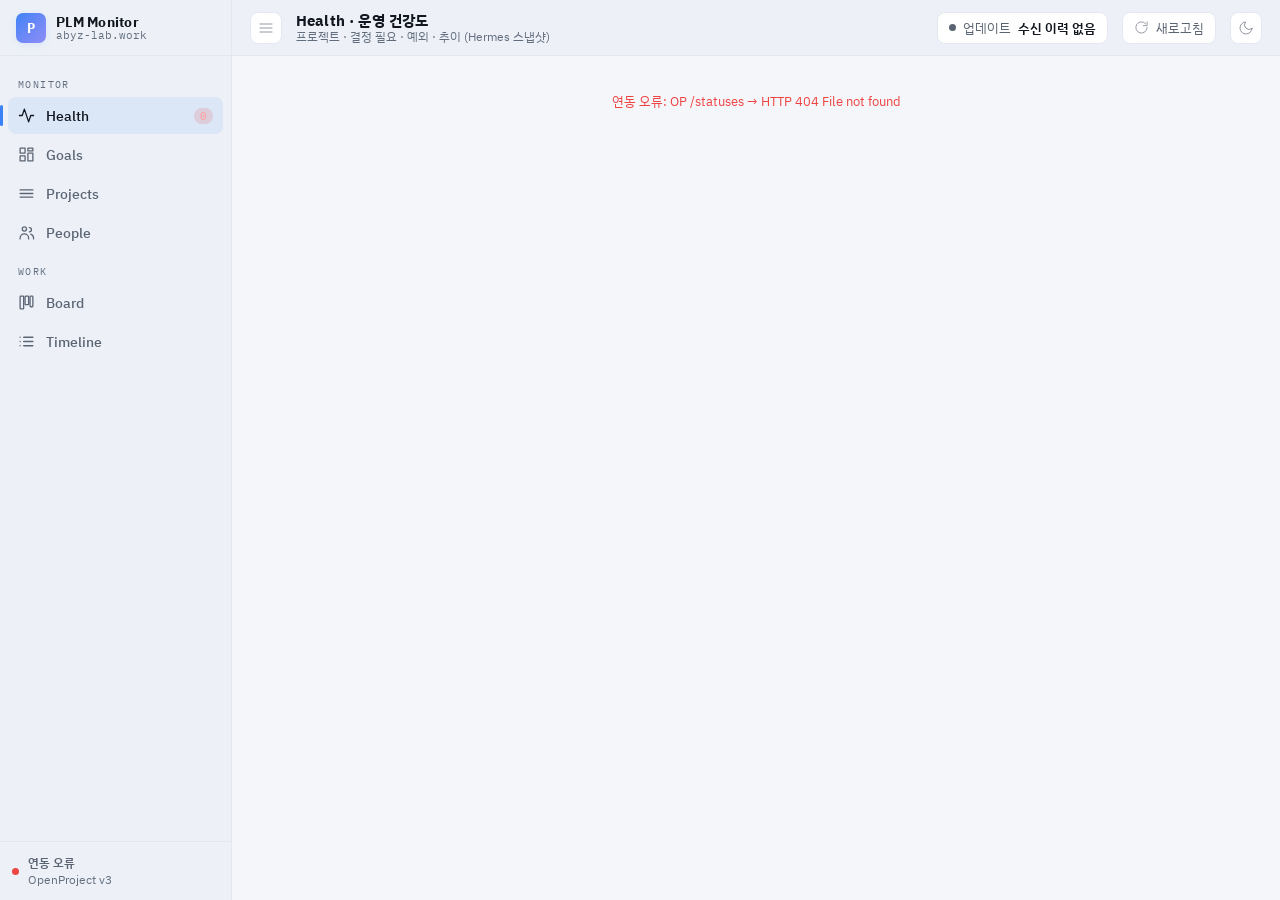
==== commit 5559f051: "feat: 대시보드 B안(지침서 §6 중심) 시제품 — 운영 건강도·목표·과제·담당자·보드·일정 - 메뉴 7→6: Overview·Risks → 운영 건강도(결정 필요·상태 불일치" ====
--- a/design_handoff_plm_dashboard/PLM Dashboard.html
+++ b/design_handoff_plm_dashboard/PLM Dashboard.html
@@ -35,6 +35,8 @@
   <script src="views/timeline.js"></script>
   <script src="views/risks.js"></script>
   <script src="views/health.js"></script>
+  <script src="views/goals.js"></script>
+  <script src="views/people.js"></script>
   <script src="app.js"></script>
   <script src="tweaks.js"></script>
 </body>
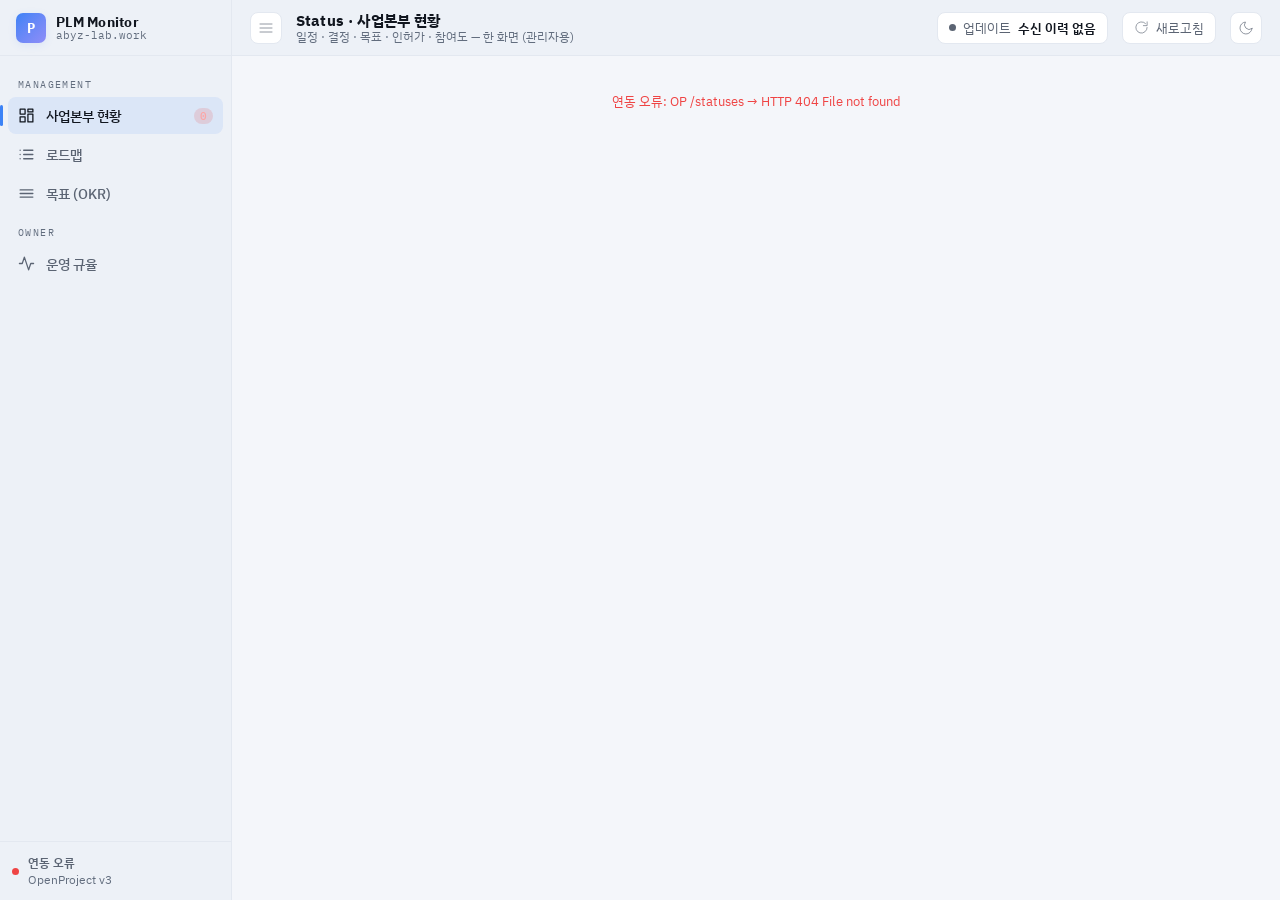
==== commit 3c936ad8: "feat: 대시보드 v2 — 사업본부 현황(Q1~Q5, 상태→왜→결정)·로드맵(첫 계획 대비 현재), 관리자 전용 🗿 MoAI" ====
--- a/design_handoff_plm_dashboard/PLM Dashboard.html
+++ b/design_handoff_plm_dashboard/PLM Dashboard.html
@@ -37,6 +37,8 @@
   <script src="views/health.js"></script>
   <script src="views/goals.js"></script>
   <script src="views/people.js"></script>
+  <script src="views/exec.js"></script>
+  <script src="views/roadmap.js"></script>
   <script src="app.js"></script>
   <script src="tweaks.js"></script>
 </body>
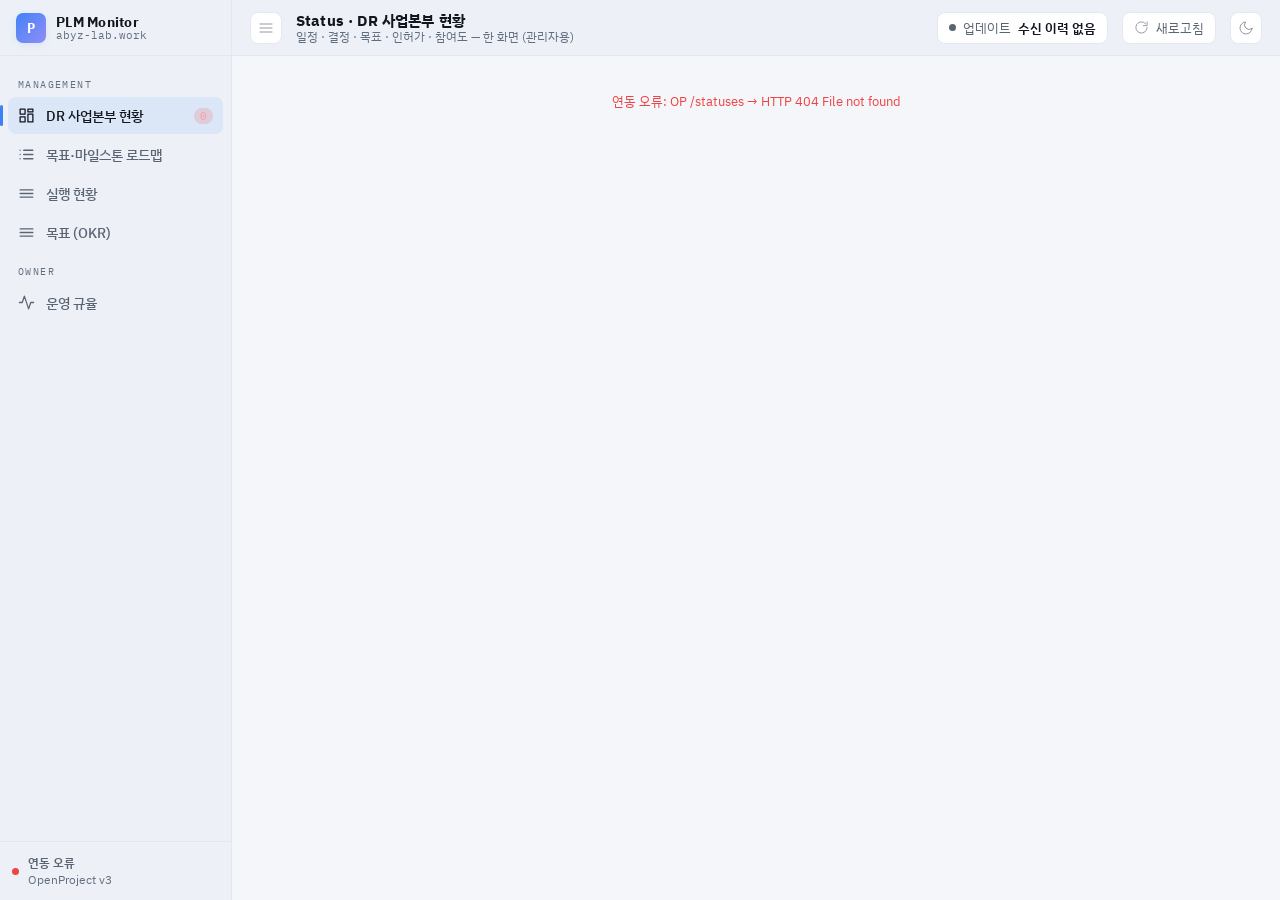
==== commit 8913d15c: "feat: 실행 현황 화면 — 일감 흐름(WIP·작업 나이·사이클 타임·처리량), 주인 없는 일감, 담당자별(이름순). 사람 표는 현황에서 이동 🗿 MoAI" ====
--- a/design_handoff_plm_dashboard/PLM Dashboard.html
+++ b/design_handoff_plm_dashboard/PLM Dashboard.html
@@ -39,6 +39,7 @@
   <script src="views/people.js"></script>
   <script src="views/exec.js"></script>
   <script src="views/roadmap.js"></script>
+  <script src="views/ops.js"></script>
   <script src="app.js"></script>
   <script src="tweaks.js"></script>
 </body>
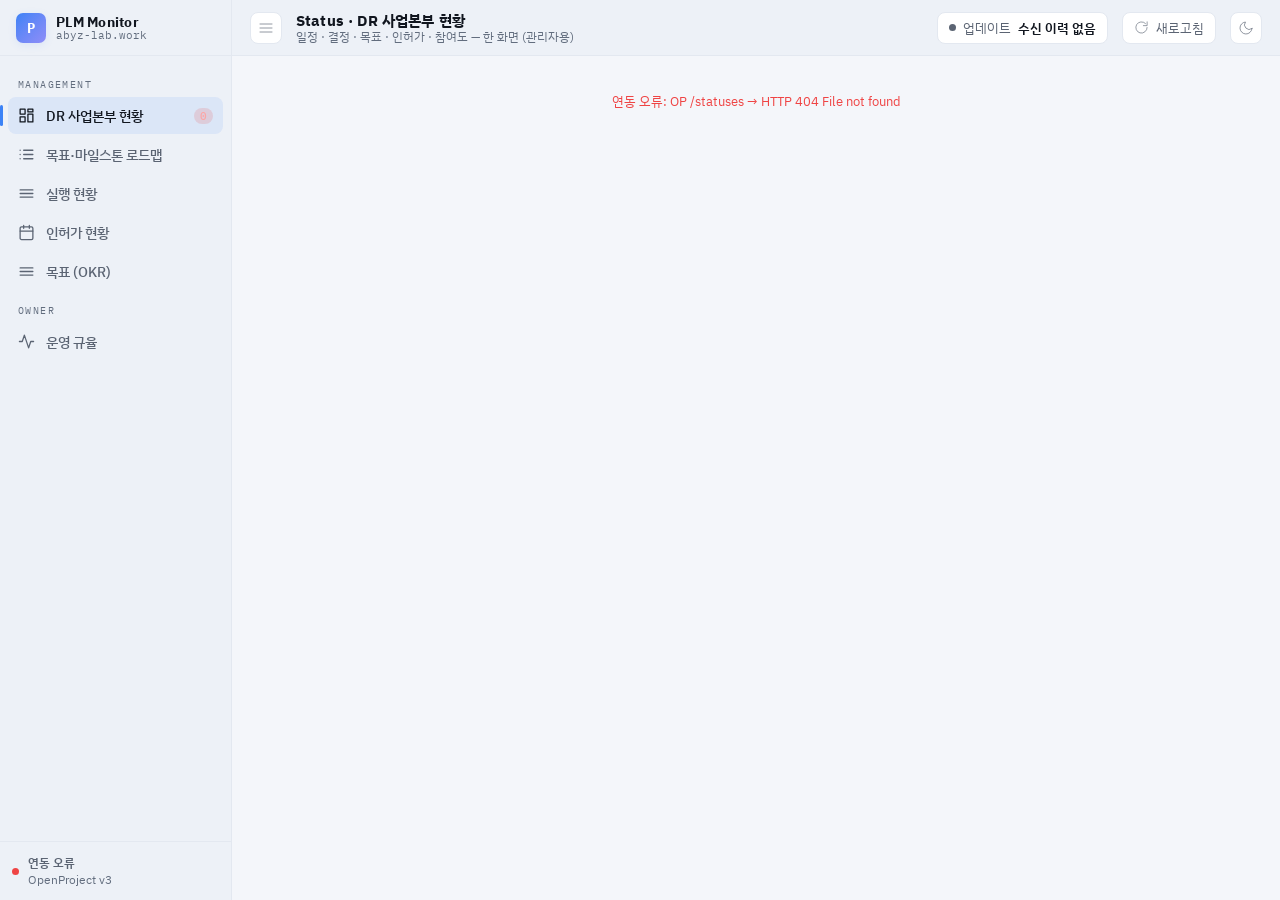
==== commit 24db00fc: "feat: 인허가 현황 메뉴와 Q4 인허가 칸 (ra.json 기반, 등록부 부분은 연결 전) 🗿 MoAI" ====
--- a/design_handoff_plm_dashboard/PLM Dashboard.html
+++ b/design_handoff_plm_dashboard/PLM Dashboard.html
@@ -40,6 +40,7 @@
   <script src="views/exec.js"></script>
   <script src="views/roadmap.js"></script>
   <script src="views/ops.js"></script>
+  <script src="views/ra.js"></script>
   <script src="app.js"></script>
   <script src="tweaks.js"></script>
 </body>
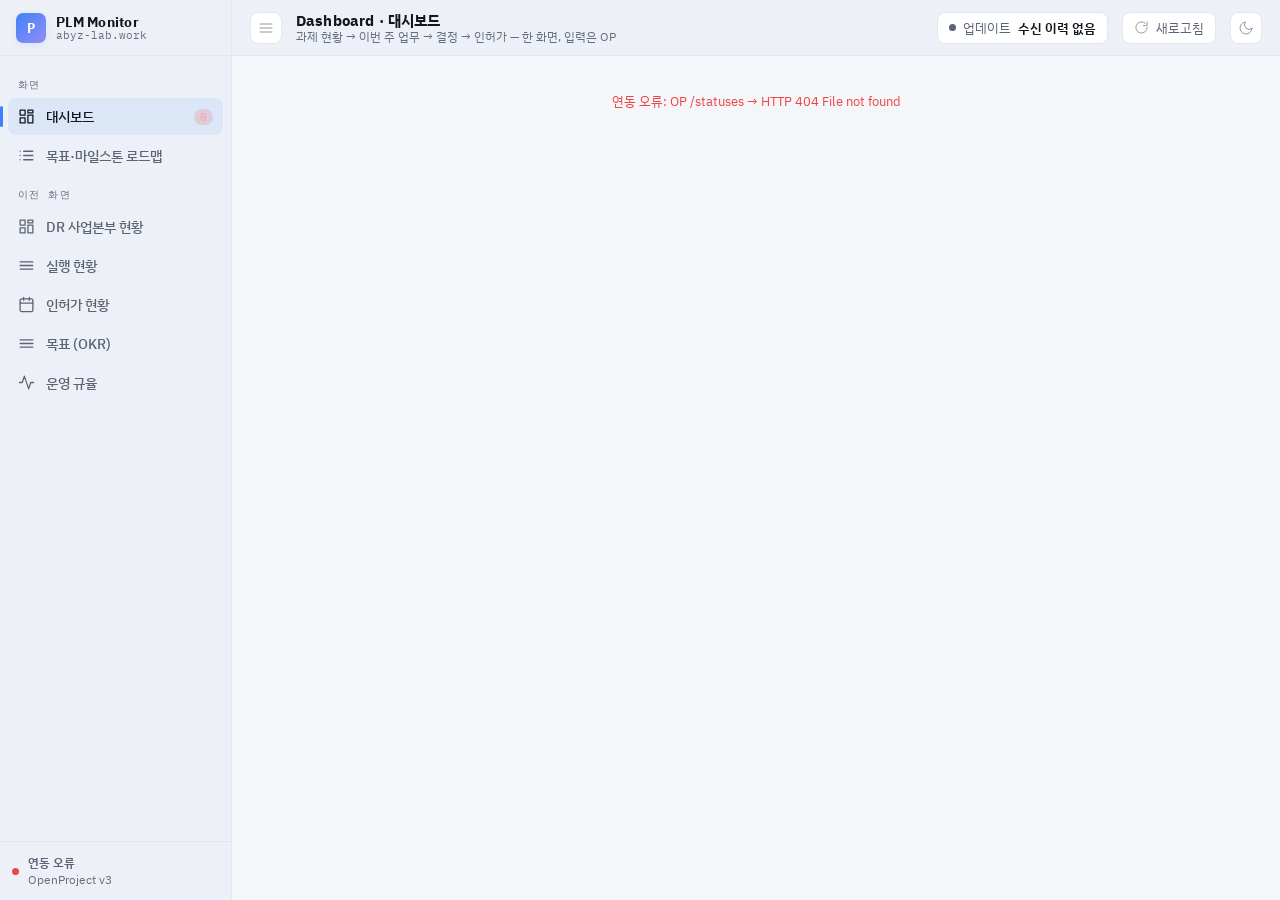
==== commit c6fe03f1: "feat: 첫 화면 「대시보드」 신설 — 과제 현황·이번 주 업무·인허가 요약 한 화면 (#94) - views/home.js: 입력 신뢰도 → Q1–Q5 띠 → 제품군 상태·왜·" ====
--- a/design_handoff_plm_dashboard/PLM Dashboard.html
+++ b/design_handoff_plm_dashboard/PLM Dashboard.html
@@ -38,6 +38,7 @@
   <script src="views/goals.js"></script>
   <script src="views/people.js"></script>
   <script src="views/exec.js"></script>
+  <script src="views/home.js"></script>
   <script src="views/roadmap.js"></script>
   <script src="views/ops.js"></script>
   <script src="views/ra.js"></script>
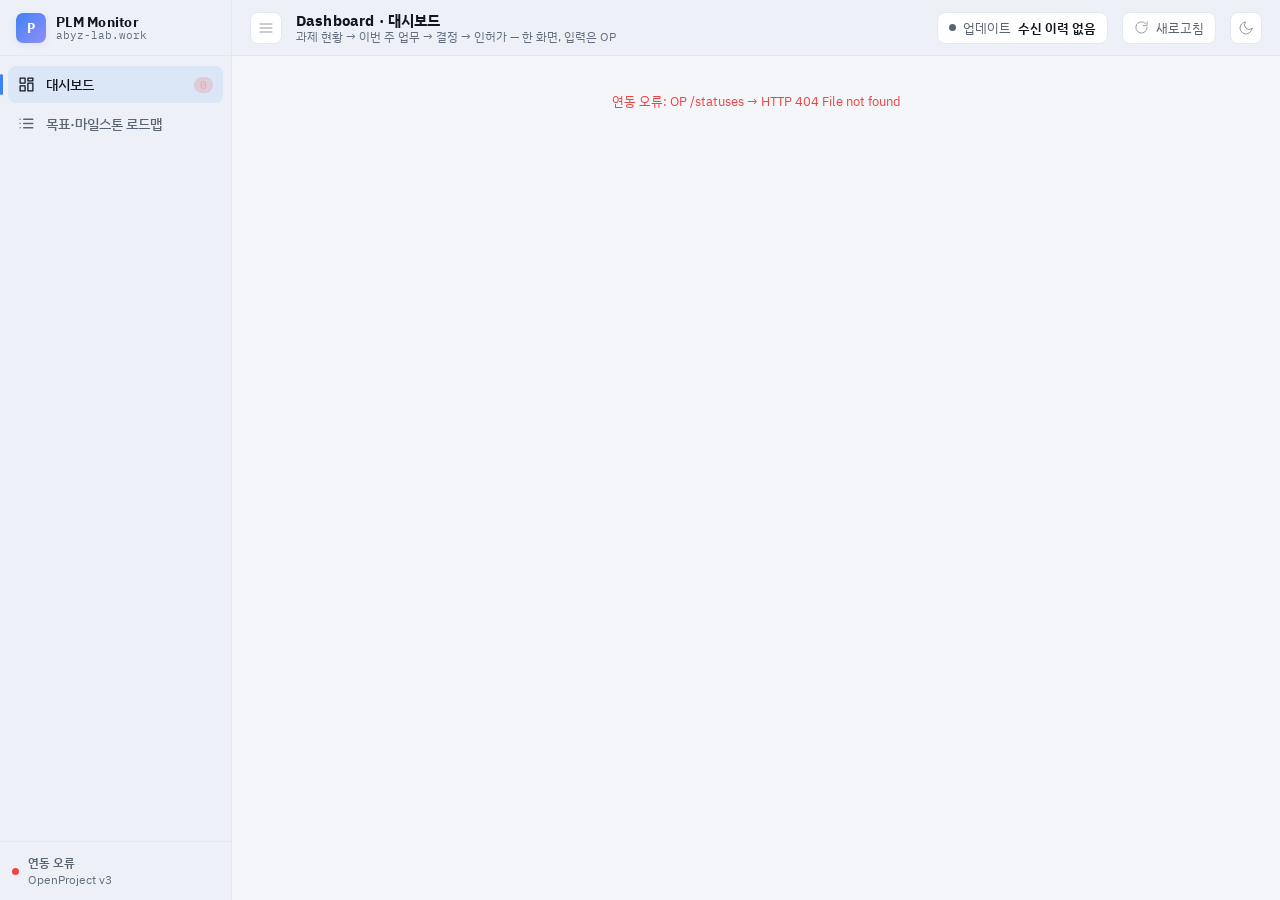
==== commit 82457518: "refactor: 「이전 화면」 5개 제거 — 메뉴 정확히 2개, 규칙은 exec-core.js·ra-panels.js로 (#98) - 삭제: views/ops.js, views/" ====
--- a/design_handoff_plm_dashboard/PLM Dashboard.html
+++ b/design_handoff_plm_dashboard/PLM Dashboard.html
@@ -34,14 +34,11 @@
   <script src="views/board.js"></script>
   <script src="views/timeline.js"></script>
   <script src="views/risks.js"></script>
-  <script src="views/health.js"></script>
-  <script src="views/goals.js"></script>
   <script src="views/people.js"></script>
-  <script src="views/exec.js"></script>
+  <script src="exec-core.js"></script>
+  <script src="ra-panels.js"></script>
   <script src="views/home.js"></script>
   <script src="views/roadmap.js"></script>
-  <script src="views/ops.js"></script>
-  <script src="views/ra.js"></script>
   <script src="app.js"></script>
   <script src="tweaks.js"></script>
 </body>
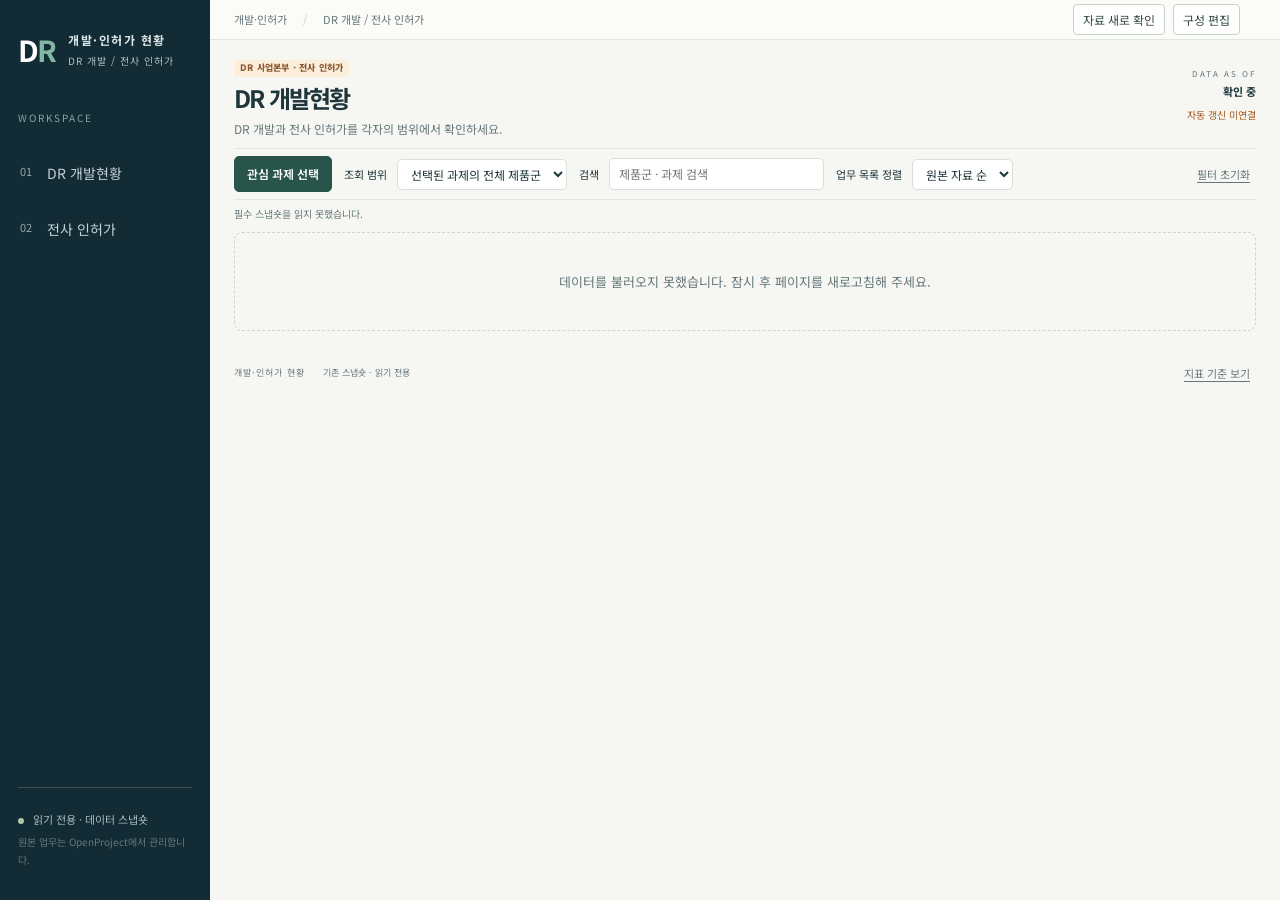
==== commit 736e171e: "feat: 개편된 「개발·인허가 현황」 화면을 저장소에 반영 (#116) - 서비스 중이던 새 화면(PLM Dashboard.html 교체, executive-app.js, sty" ====
--- a/design_handoff_plm_dashboard/PLM Dashboard.html
+++ b/design_handoff_plm_dashboard/PLM Dashboard.html
@@ -1,45 +1,4 @@
-<!DOCTYPE html>
-<html lang="ko" data-theme="dark" data-density="cozy" data-style="telemetry">
-<head>
-  <meta charset="UTF-8" />
-  <meta name="viewport" content="width=device-width, initial-scale=1.0" />
-  <title>PLM Monitor · OpenProject Dashboard</title>
-  <link rel="preconnect" href="https://fonts.googleapis.com" />
-  <link rel="preconnect" href="https://fonts.gstatic.com" crossorigin />
-  <link href="https://fonts.googleapis.com/css2?family=IBM+Plex+Sans+KR:wght@400;500;600;700&family=IBM+Plex+Mono:wght@400;500;600&display=swap" rel="stylesheet" />
-  <link rel="stylesheet" href="styles.css" />
-  <link rel="stylesheet" href="app.css" />
-  <script>
-    /* Host-persisted tweak defaults — rewritten on disk when the user changes a Tweak.
-       Mirrors the initial chrome on <html> above. */
-    window.TWEAK_DEFAULTS = /*EDITMODE-BEGIN*/{
-      "theme": "light",
-      "style": "telemetry",
-      "accent": "blue",
-      "density": "cozy"
-    }/*EDITMODE-END*/;
-  </script>
-</head>
-<body>
-  <div id="app" class="app"></div>
-
-  <script src="user-overrides.js"></script>
-  <script src="op-adapter.js"></script>
-  <script src="data.js"></script>
-  <script src="charts.js"></script>
-  <script src="ui.js"></script>
-  <script src="views/overview.js"></script>
-  <script src="views/projects.js"></script>
-  <script src="views/resources.js"></script>
-  <script src="views/board.js"></script>
-  <script src="views/timeline.js"></script>
-  <script src="views/risks.js"></script>
-  <script src="views/people.js"></script>
-  <script src="exec-core.js"></script>
-  <script src="ra-panels.js"></script>
-  <script src="views/home.js"></script>
-  <script src="views/roadmap.js"></script>
-  <script src="app.js"></script>
-  <script src="tweaks.js"></script>
-</body>
-</html>
+<!doctype html><html lang="ko"><head><meta charset="utf-8"><meta name="viewport" content="width=device-width,initial-scale=1"><meta name="color-scheme" content="light"><title>개발·인허가 현황</title><link rel="stylesheet" href="style.css"></head><body><a class="skip" href="#main">본문으로 건너뛰기</a><aside class="sidebar"><a class="brand" href="#dev"><span class="brandmark">D<span>R</span></span><span>개발·인허가 현황<small>DR 개발 / 전사 인허가</small></span></a><div class="navlabel">WORKSPACE</div><nav aria-label="주 메뉴"><a href="#dev" data-view="dev">01 <span>DR 개발현황</span></a><a href="#ra" data-view="ra">02 <span>전사 인허가</span></a></nav><div class="sidefoot"><span class="dot"></span> 읽기 전용 · 데이터 스냅숏<p>원본 업무는 OpenProject에서 관리합니다.</p></div></aside><div class="workspace"><header class="topbar"><span>개발·인허가 <span class="slash">/</span> DR 개발 / 전사 인허가</span><div class="layout-toolbar"><button type="button" id="data-refresh">자료 새로 확인</button><button type="button" id="layout-edit" aria-pressed="false">구성 편집</button><button type="button" id="layout-reset" hidden>원래 배치 복원</button><span id="layout-status" role="status" aria-live="polite"></span><span id="view-preference-status" role="status" aria-live="polite"></span></div></header><main id="main" tabindex="-1"><div class="pagehead"><div><div class="eyebrow">DR 사업본부 · 전사 인허가</div><h1 id="page-title">DR 개발현황</h1><p id="page-desc">DR 개발과 전사 인허가를 각자의 범위에서 확인하세요.</p></div><div class="datebox"><span>DATA AS OF</span><b id="basis">확인 중</b><small>자동 갱신 미연결</small></div></div><div class="filters" id="dev-filters"><button type="button" id="selection-open" class="selection-button">관심 과제 선택</button><label>조회 범위 <select id="scope"><option value="all">선택된 과제의 전체 제품군</option></select></label><label class="search"><span>검색</span><input id="search" type="search" placeholder="제품군 · 과제 검색" autocomplete="off"></label><label>업무 목록 정렬 <select id="task-sort"><option value="source">원본 자료 순</option><option value="due">마감일순</option><option value="product">제품군순</option></select></label><span id="scope-note"></span><button class="quiet" id="reset">필터 초기화</button></div><div class="filters" id="ra-filters" hidden><label>시장 <select id="market"><option value="all">전체 시장</option></select></label><label>제품군 <select id="family"><option value="all">전체 제품군</option></select></label><label>검색 <input id="ra-search" type="search" placeholder="모델 · 인허가 · 요청 검색"></label><button class="quiet" id="ra-reset">필터 초기화</button></div><p class="comparison-note" id="scope-provenance"></p><div class="snapshot" id="snapshot">데이터를 불러오는 중입니다…</div><div id="content" aria-live="polite"><div class="empty">스냅숏을 불러오는 중입니다.</div></div><footer>개발·인허가 현황 <span>기존 스냅숏 · 읽기 전용</span><button class="quiet" id="method">지표 기준 보기</button></footer></main></div><dialog id="detail"><div class="dialogtop"><span>DETAIL & EVIDENCE</span><button id="close" aria-label="상세 닫기">✕</button></div><div id="detail-body"></div></dialog><dialog id="selection-dialog" aria-labelledby="selection-title"><h2 id="selection-title">관심 과제 선택</h2><p>조회할 과제를 선택합니다. 이 기기의 보기 설정만 저장하며 서버·업무 기록은 변경하지 않습니다.</p><div class="selection-tools"><button type="button" id="selection-all">전체 선택</button><button type="button" id="selection-clear">모두 해제</button><button type="button" id="selection-reset">기존 선택으로 되돌리기</button></div><p id="selection-count" aria-live="polite"></p><div id="selection-body"></div><p id="selection-message" role="alert"></p><div class="selection-actions"><button type="button" id="selection-cancel">취소</button><button type="button" id="selection-apply" class="selection-button">선택 적용</button></div></dialog><script src="executive-app.js?v=20261027-clean-url"></script></body></html>
+
+
+
--- a/design_handoff_plm_dashboard/style.css
+++ b/design_handoff_plm_dashboard/style.css
@@ -0,0 +1,40 @@
+@import url('https://fonts.googleapis.com/css2?family=Noto+Sans+KR:wght@400;500;600;700;800&display=swap');
+:root{--nav:#132b35;--ink:#20363d;--muted:#66777c;--line:#e0e5e3;--paper:#f6f7f3;--teal:#12695e;--amber:#a55a22;--red:#aa493e}*{box-sizing:border-box}body{margin:0;background:var(--paper);color:var(--ink);font:14px 'Noto Sans KR',system-ui,sans-serif;line-height:1.65}button,input,select{font:inherit}button,a,select{touch-action:manipulation}button{cursor:pointer}a{color:inherit}a:focus-visible,button:focus-visible,input:focus-visible,select:focus-visible{outline:3px solid #dba85b;outline-offset:3px}.skip{position:fixed;left:12px;top:-80px;z-index:100;background:white;padding:12px}.skip:focus{top:12px}.sidebar{background:var(--nav);color:#d9e4e5;position:fixed;inset:0 auto 0 0;width:238px;padding:35px 24px;display:flex;flex-direction:column}.brand{display:flex;gap:13px;align-items:center;text-decoration:none;font-weight:700;letter-spacing:1.5px;font-size:12px}.brandmark{font-size:29px;letter-spacing:-2px;color:white}.brandmark span{color:#82b7a4}.brand small{display:block;font-size:10px;font-weight:400;letter-spacing:1px;color:#a9c0c5;margin-top:3px}.navlabel{margin-top:64px;font-size:10px;letter-spacing:2px;color:#89a3aa}nav{margin:17px -10px}nav a{display:flex;gap:15px;text-decoration:none;padding:14px 12px;margin:5px 0;border-radius:6px;font-size:11px;color:#91a9af}nav a span{font-size:14px;color:#c4d2d5}nav a.active{background:#28464e;color:#a9cfbb}nav a.active span{color:white}.sidefoot{margin-top:auto;border-top:1px solid #3a5059;padding-top:22px;font-size:11px;color:#a4bcc2}.sidefoot p{font-size:10px;line-height:1.8;max-width:170px}.dot{display:inline-block;width:6px;height:6px;background:#aac8ab;border-radius:50%;margin-right:6px}.workspace{margin-left:238px}.topbar{height:67px;padding:0 42px;border-bottom:1px solid var(--line);display:flex;align-items:center;justify-content:space-between;font-size:11px;color:var(--muted);background:#fbfcf8}.slash{padding:0 13px;color:#c5ceca}.edition{letter-spacing:2px;font-size:9px}main{max-width:1600px;margin:auto;padding:39px 42px 20px}.pagehead{display:flex;justify-content:space-between;gap:24px;align-items:center}.eyebrow{font-size:9px;letter-spacing:2.3px;color:var(--teal);font-weight:800}h1{font-size:32px;letter-spacing:-1.8px;margin:9px 0}h2{font-size:19px;letter-spacing:-.6px;margin:0}h3{margin:0;font-size:15px}p{margin:5px 0;color:var(--muted)}.pagehead p{font-size:12px}.datebox{text-align:right;min-width:145px}.datebox span{display:block;font-size:9px;letter-spacing:2px;color:var(--muted)}.datebox b{display:block;font-size:13px;margin:5px 0}.datebox small{font-size:10px;color:var(--amber)}.filters{display:flex;align-items:center;gap:16px;margin:30px 0 14px;padding:16px 0;border-top:1px solid var(--line);border-bottom:1px solid var(--line);font-size:11px}.filters label{display:flex;align-items:center;gap:10px;white-space:nowrap}select,input{background:white;border:1px solid #d8dfdc;padding:8px 12px;border-radius:5px;color:var(--ink);font-size:12px}input{width:215px}.filters #scope-note{font-size:10px;color:var(--muted);margin-left:auto}.quiet{border:0;background:transparent;color:var(--muted);font-size:11px;text-decoration:underline;text-underline-offset:3px}.snapshot{font-size:10px;color:var(--muted);margin-bottom:24px}.kpis{display:grid;grid-template-columns:repeat(4,1fr);gap:16px;margin-bottom:30px}.kpi{padding:22px 24px;background:white;border:1px solid var(--line);border-radius:8px}.kpi span{font-size:11px;color:var(--muted)}.kpi b{display:block;font-size:35px;line-height:1.4;letter-spacing:-1px;margin:5px 0}.kpi small{font-size:10px;color:var(--muted)}.kpi.accent{background:#e9f1eb;border-color:#d3e2d6}.sectionhead{display:flex;justify-content:space-between;align-items:end;margin:26px 0 16px}.sectionhead p{font-size:11px}.sectionhead>span{font-size:10px;color:var(--muted);letter-spacing:1px}.grid{display:grid;grid-template-columns:1.55fr 1fr;gap:22px}.panel{background:white;border:1px solid var(--line);border-radius:9px;padding:24px}.paneltitle{display:flex;justify-content:space-between;align-items:center;margin-bottom:18px}.paneltitle small{font-size:10px;color:var(--muted)}.issue{padding:17px 0;border-top:1px solid var(--line);display:flex;gap:15px}.issue:first-of-type{border-top:0}.index{font-size:10px;color:var(--muted);padding-top:3px}.issue h3{font-size:13px}.issue p{font-size:11px;margin:7px 0}.textbtn{background:transparent;border:0;padding:0;text-align:left;color:var(--teal);font-size:11px;font-weight:600}.badge{display:inline-block;font-size:10px;padding:3px 9px;border-radius:20px;background:#edf3ed;color:var(--teal);white-space:nowrap}.badge.warn{color:var(--amber);background:#faf0e4}.badge.red{color:var(--red);background:#faeeeb}.badge.grey{background:#eef0ee;color:#6c7977}.row{padding:14px 0;border-top:1px solid var(--line);display:flex;justify-content:space-between;align-items:center;gap:12px}.row:first-child{border-top:0}.row p{font-size:11px}.row strong{font-size:12px}.note{background:#edf2ee;border-left:3px solid #80a88b;padding:14px 17px;color:#4c6558;font-size:11px;line-height:1.85;margin-top:20px}.cards{display:grid;grid-template-columns:repeat(3,1fr);gap:18px}.product{background:white;border:1px solid var(--line);border-radius:8px;padding:23px;display:flex;flex-direction:column}.product h3{margin:14px 0 3px}.product>p{font-size:11px;min-height:34px}.metrics{display:flex;gap:24px;border-top:1px solid var(--line);border-bottom:1px solid var(--line);margin:18px 0;padding:15px 0}.metrics b{font-size:21px;display:block}.metrics span{font-size:10px;color:var(--muted)}.product .textbtn{margin-top:auto}.tablewrap{overflow-x:auto}table{border-collapse:collapse;width:100%;font-size:12px}th{text-align:left;font-weight:500;font-size:10px;letter-spacing:.5px;color:var(--muted);background:#f4f6f2}td,th{padding:14px 12px;border-bottom:1px solid var(--line)}td small{display:block;color:var(--muted);font-size:10px}td a{color:var(--teal);text-decoration:none}td a:hover{text-decoration:underline}.timelinehead{display:flex;gap:12px;align-items:center;margin:10px 0 20px;font-size:11px}.timeline{min-width:700px}.months{margin-left:175px;display:flex;border-bottom:1px solid var(--line);padding-bottom:10px}.months span{flex:1;text-align:center;font-size:10px;color:var(--muted)}.lane{display:flex;border-bottom:1px solid var(--line);min-height:75px}.lanename{width:175px;flex-shrink:0;padding:18px 12px 18px 0;font-size:12px}.track{position:relative;flex:1;min-height:75px;background:repeating-linear-gradient(to right,transparent,transparent calc(16.666% - 1px),#edf0eb calc(16.666% - 1px),#edf0eb 16.666%)}.milestone{position:absolute;top:16px;transform:translateX(-50%);border:0;background:var(--teal);color:white;width:25px;height:25px;border-radius:50%;font-size:11px}.milestone.overdue{background:var(--red)}.milestone:hover{box-shadow:0 0 0 5px #12695e22}.empty{padding:38px;text-align:center;color:var(--muted);font-size:13px;border:1px dashed #ccd7d0;border-radius:8px}.reviewtabs{display:flex;flex-wrap:wrap;gap:8px;margin-bottom:20px}.reviewtabs button{border:1px solid var(--line);background:white;padding:9px 14px;border-radius:5px;color:var(--muted);font-size:11px}.reviewtabs button.active{background:var(--nav);color:white;border-color:var(--nav)}footer{display:flex;align-items:center;gap:18px;font-size:9px;letter-spacing:1px;color:var(--muted);padding:32px 0 10px}footer span{letter-spacing:0}footer button{margin-left:auto}dialog{position:fixed;inset:0 0 0 auto;margin:0;width:min(580px,100vw);height:100vh;max-height:100vh;max-width:100vw;border:0;box-shadow:-10px 0 70px #102c3329;padding:28px 32px;background:#fcfdf9;color:var(--ink)}dialog::backdrop{background:#10272d55}.dialogtop{display:flex;align-items:center;justify-content:space-between;font-size:9px;letter-spacing:2px;margin-bottom:30px}.dialogtop button{background:none;border:1px solid var(--line);border-radius:50%;width:32px;height:32px}dialog h2{font-size:24px;margin-bottom:15px}dialog h3{margin:22px 0 10px}dialog .tablewrap{margin-top:15px}dialog p{font-size:12px}.pilllink{display:inline-block;padding:9px 12px;border:1px solid #b9d1c5;border-radius:5px;color:var(--teal);text-decoration:none;font-size:11px}.error{color:var(--red)}@media(min-width:1600px){main{padding-top:50px}.kpi{padding:28px}.cards{grid-template-columns:repeat(4,1fr)}}@media(max-width:1100px){.sidebar{width:200px;padding:28px 18px}.workspace{margin-left:200px}main{padding:28px 25px}.topbar{padding:0 25px}.grid{grid-template-columns:1fr}.cards{grid-template-columns:repeat(2,1fr)}.filters{flex-wrap:wrap}.filters #scope-note{margin-left:0}.kpis{gap:10px}.kpi{padding:17px}.edition{display:none}}@media(max-width:700px){.sidebar{position:static;width:auto;padding:20px;display:block}.brand{margin-bottom:18px}.navlabel,.sidefoot{display:none}nav{display:flex;overflow-x:auto;margin:0;gap:8px}nav a{padding:9px;white-space:nowrap;gap:7px}nav a span{font-size:11px}.workspace{margin:0}.topbar{height:44px;padding:0 20px;font-size:10px}main{padding:25px 18px}.pagehead{align-items:start}h1{font-size:27px}.pagehead p{max-width:230px;font-size:11px}.datebox{min-width:105px}.datebox b{font-size:10px}.datebox span{font-size:8px}.filters{gap:10px}.filters label{font-size:10px}.filters input{width:180px}.kpis{grid-template-columns:repeat(2,1fr)}.kpi b{font-size:29px}.cards{grid-template-columns:1fr}.panel{padding:19px}.snapshot{font-size:9px}.sectionhead>span{display:none}footer{flex-wrap:wrap}footer span{display:none}}
+[hidden]{display:none!important}.domain-intro{display:flex;justify-content:space-between;align-items:center;gap:28px;padding:30px 34px;background:#e9f0e9;border:1px solid #d7e3d8;border-radius:10px;margin:0 0 24px}.domain-intro h2{font-size:27px;line-height:1.5;margin:12px 0 10px;letter-spacing:-1px}.domain-intro p{font-size:11px}.introstat{min-width:160px;text-align:right}.introstat b{display:block;font-size:61px;line-height:1.2;letter-spacing:-3px;color:#245d4e}.introstat span,.introstat small{display:block;font-size:11px}.introstat small{font-size:9px;color:var(--muted);margin-top:8px}.ra-intro{background:#edf0f4;border-color:#dce2ea}.ra-intro .introstat b{color:#365775}.development-fields{margin:15px 0;border-top:1px solid var(--line);border-bottom:1px solid var(--line);padding:12px 0}.development-fields>div{margin:11px 0}.development-fields span{display:block;color:var(--muted);font-size:9px;margin-bottom:4px}.development-fields strong{font-size:12px;font-weight:500;display:block}.development-fields small{display:block;color:var(--teal);font-size:11px;margin-top:4px}.request-summary{display:flex;gap:8px;flex-wrap:wrap;margin-bottom:20px}.domain-tabs{margin-top:0;margin-bottom:22px}.domain-tabs button{padding:10px 18px}@media(max-width:700px){.domain-intro{padding:23px;align-items:start}.domain-intro h2{font-size:22px}.introstat{min-width:70px}.introstat b{font-size:42px}.introstat small{max-width:100px}.domain-intro p{font-size:10px}}
+
+/* Local comparison repair: business evidence before decoration. */
+.pagehead .eyebrow{letter-spacing:.2px;color:#8b572d;background:#fbefdc;padding:3px 8px;border-radius:4px;display:inline-block}main{padding-top:24px}.pagehead h1{font-size:28px;margin:5px 0}.filters{margin-top:18px;padding:10px 0}.snapshot{margin-bottom:14px}.sectionhead{margin:20px 0 10px}.compact{padding:12px 16px}.summary-strip{display:flex;gap:12px 24px;flex-wrap:wrap;align-items:center;padding:12px 15px;background:#eaf0eb;border:1px solid #d5dfd7;border-radius:6px;font-size:11px}.development-table{min-width:890px}.development-table td{vertical-align:top;padding:13px 10px;font-size:11px}.development-table th{padding:10px;font-size:10px}.development-table td:first-child{width:21%}.development-table td:nth-child(3){width:23%}.development-table td:nth-child(4){width:22%}.development-table td:last-child{width:22%}.development-table small{font-size:10px}.project-details summary{cursor:pointer;font-size:12px;font-weight:700}.project-details summary small{font-weight:400;display:block;color:var(--muted)}.project-evidence{padding:10px 0;border-bottom:1px solid var(--line)}.project-evidence strong{font-size:11px}.project-evidence small{display:block}.project-details .textbtn{margin-top:10px}.comparison-note{font-size:10px;line-height:1.8;margin:12px 0 2px;color:var(--muted)}.weekly-matrix th:not(:first-child),.weekly-matrix td:not(:first-child){text-align:center}.weekly-matrix td{padding:9px 12px}.count-button{border:1px solid #c8dace;background:#f1f6f1;color:#185c48;border-radius:5px;min-width:40px;padding:5px 12px;font-weight:700}.count-button:hover{background:#dceade}.total-row{font-weight:700;background:#f3f5f1}.muted{color:var(--muted)}.timeline-disclosure{margin-top:21px}.timeline-disclosure>summary{font-size:16px;font-weight:700;cursor:pointer;padding:10px 0}.timeline-disclosure>summary small{font-size:10px;color:var(--muted);font-weight:400;margin-left:10px}.schedule{min-width:950px}.scheduleaxis{display:flex;font-size:10px;color:var(--muted);border-bottom:1px solid var(--line);padding:9px 0}.scheduleaxis>span{width:300px;flex-shrink:0}.scheduleaxis>div{flex:1;display:flex}.scheduleaxis>div>span{flex:1;text-align:center}.schedule-family{padding:13px 8px;background:#edf2ee;font-size:12px;margin-top:12px}.schedule-project{padding:8px;font-size:11px;font-weight:700;border-bottom:1px solid var(--line)}.schedule-row{display:flex;border-bottom:1px solid var(--line);min-height:86px}.schedule-label{width:300px;flex-shrink:0;padding:10px 12px 10px 0}.schedule-label small{display:block;color:var(--muted);font-size:9px;line-height:1.8}.schedule-track{position:relative;flex:1;background:linear-gradient(90deg,#edf1ec 1px,transparent 1px);background-size:11.111% 100%}.today-line{position:absolute;top:0;bottom:0;border-left:1px dashed #557d70;pointer-events:none}.slip-line{position:absolute;top:31px;border-top:2px solid #bc8f5b;min-width:1px}.date-mark{position:absolute;transform:translateX(-50%);background:#fcfdf9;border:0;font-size:22px;padding:0 2px;line-height:1;color:#277060;z-index:1}.date-mark.first{top:19px;color:#817257}.date-mark.current{top:35px}.date-mark.late{color:#a6493e}.outside{position:absolute;left:10px;bottom:8px;font-size:9px;color:var(--muted)}.no-schedule{font-size:10px;padding:8px}.urgent-obligation{display:flex;gap:15px;align-items:start;padding:12px 0;border-bottom:1px solid var(--line);font-size:12px}.urgent-obligation small{display:block;color:var(--muted);font-size:10px}.urgent-obligation strong{white-space:nowrap}.ra-intro,.domain-intro{display:none}@media(max-width:700px){.summary-strip{font-size:10px;gap:6px 14px}.weekly-matrix{min-width:550px}.urgent-obligation{flex-wrap:wrap}.timeline-disclosure>summary small{display:block;margin-left:15px}}
+.evidence-item{padding:8px 0;margin-top:6px;border-top:1px dotted #d6ded7;font-size:10px;line-height:1.7}.evidence-item strong{font-size:10px}.evidence-item a{white-space:nowrap}
+/* Compact manager comparison: avoid tall chrome and repeated evidence. */
+.sidebar{width:210px;padding:26px 18px}.workspace{margin-left:210px}.topbar{height:40px;padding:0 24px}.navlabel{margin-top:36px}main{padding:14px 24px 12px}.pagehead{gap:12px}.pagehead h1{font-size:24px;line-height:1.4;margin:4px 0}.pagehead p{font-size:12px;margin:0}.pagehead .eyebrow{font-size:9px;padding:1px 6px}.datebox span{font-size:8px}.datebox b{font-size:11px;margin:2px 0}.datebox small{font-size:10px}.filters{margin:10px 0 5px;padding:7px 0;gap:12px}.filters input,.filters select{padding:5px 9px}.snapshot{margin:0 0 9px;font-size:10px}.summary-strip{padding:7px 12px;font-size:12px;gap:8px 18px}.sectionhead{margin:12px 0 7px}.sectionhead h2{font-size:17px}.sectionhead p{font-size:11px;margin:2px 0}.compact{padding:6px 10px}.development-table{table-layout:fixed;min-width:950px}.development-table td{font-size:12px;line-height:1.45;padding:9px 8px}.development-table th{padding:8px;font-size:11px}.development-table td:first-child{width:16%}.development-table td:nth-child(2){width:15%}.development-table td:nth-child(3){width:32%}.development-table td:nth-child(4){width:19%}.development-table td:last-child{width:18%}.development-table th:first-child{width:16%}.development-table th:nth-child(2){width:15%}.development-table th:nth-child(3){width:32%}.development-table th:nth-child(4){width:19%}.development-table th:last-child{width:18%}.development-table small{font-size:11px;line-height:1.45}.project-details summary{font-size:12px;line-height:1.5}.project-details summary small{font-size:10px}.badge{font-size:10px;padding:2px 6px;white-space:normal;line-height:1.5}.evidence-item{padding:4px 0 0;margin-top:4px;font-size:12px;line-height:1.45}.evidence-item strong{font-size:12px}.evidence-subject{display:-webkit-box;-webkit-line-clamp:1;-webkit-box-orient:vertical;overflow:hidden}.evidence-item small{font-size:10px}.schedule-evidence .textbtn{font-size:11px;line-height:1.45}.development-table .textbtn{font-size:12px;line-height:1.45}.comparison-note{font-size:10px;margin:6px 0 2px;line-height:1.5}.development-table td:nth-child(4) .textbtn{display:-webkit-box;-webkit-line-clamp:2;-webkit-box-orient:vertical;overflow:hidden}.development-table td:nth-child(4) small{font-size:10px}.development-table td:last-child{font-size:12px}.timeline-disclosure{margin-top:12px}@media(min-width:1600px){main{padding-top:14px}}@media(max-width:1100px){.sidebar{width:180px}.workspace{margin-left:180px}main{padding:14px 18px}.topbar{padding:0 18px}}@media(max-width:700px){.sidebar{width:auto;padding:16px}.workspace{margin-left:0}.topbar{height:35px}.pagehead h1{font-size:22px}main{padding:14px 12px}.filters{gap:8px}.filters input{width:160px}.summary-strip{font-size:11px}.development-table{min-width:950px}}
+.fold-section{margin:14px 0;border:1px solid var(--line);border-radius:6px;background:#fbfcf8}.fold-section>summary{cursor:pointer;padding:12px 15px;line-height:1.7;color:var(--ink);font-size:13px}.fold-section>summary strong{font-size:13px}.fold-section>summary small{font-size:10px;color:var(--muted);margin-left:14px}.fold-meta{font-size:11px;color:var(--muted);margin-left:18px}.fold-counts{display:inline-flex;gap:10px 16px;flex-wrap:wrap;margin-left:20px;font-size:11px;color:var(--muted)}.fold-counts b{color:var(--ink);font-size:12px}.fold-section[open]{background:white}.fold-section[open]>summary{border-bottom:1px solid var(--line)}.fold-section>.sectionhead,.fold-section>.panel{margin:10px;border-radius:4px}.urgent-requests{margin-top:14px}.urgent-requests .paneltitle{margin:3px 0 7px}.urgent-request{display:flex;justify-content:space-between;gap:20px;border-top:1px solid var(--line);padding:10px 0;font-size:12px}.urgent-request small{display:block;color:var(--muted);font-size:11px}.urgent-request>a{font-size:11px;white-space:nowrap}.urgent-requests p{font-size:11px}@media(max-width:700px){.fold-counts{display:flex;margin:6px 0 0 14px;gap:5px 12px}.fold-section>summary small{display:block;margin-left:14px}.fold-meta{margin-left:10px}.urgent-request{gap:10px}}
+.stale-snapshot{padding:7px 10px;border:1px solid #d9b586;background:#fff3df;color:#784c22;border-radius:5px;font-size:11px;font-weight:600}.next-request{display:grid;grid-template-columns:auto 1fr auto;gap:5px 14px;align-items:center;padding:11px 12px;background:#eef3ee;border-radius:5px;margin-top:10px;font-size:12px}.next-request small{grid-column:1/-1;color:var(--muted);font-size:10px}.next-request>a{font-size:11px}.mobile-scroll-hint{display:none}@media(max-width:700px){.mobile-scroll-hint{display:block;font-size:11px;color:#52685d;margin:7px 0}.development-table td:first-child,.development-table th:first-child{position:sticky;left:0;z-index:2;background:#f4f7f2;box-shadow:3px 0 4px #263e3812}.development-table th:first-child{z-index:3}.next-request{grid-template-columns:1fr auto}.next-request span{grid-column:1/-1;grid-row:2}.next-request small{grid-row:3}.stale-snapshot{font-size:10px}}
+/* Visual comparison uses common data scales; labels remain exact. */
+.visual-key{display:flex;gap:12px 20px;align-items:center;flex-wrap:wrap;font-size:11px;padding:9px 12px;background:#edf2ed;border-radius:5px;margin:8px 0 10px}.visual-key>span{display:flex;gap:5px;align-items:center}.visual-key i{display:inline-block;width:12px;height:7px;border-radius:2px}.visual-key small{font-size:9px;color:var(--muted)}.visual-key strong{margin-left:auto;font-weight:500;font-size:10px}.key-open{background:#427e78}.key-overdue{background:#c17b48}.key-hold{background:#9aa6ac}.visual-heading{display:flex;align-items:center;justify-content:space-between;gap:15px;margin:14px 0 8px}.visual-heading h2{font-size:16px}.visual-heading>span{font-size:10px;color:var(--muted)}.visual-development th:first-child,.visual-development td:first-child{width:20%}.visual-development th:nth-child(2),.visual-development td:nth-child(2){width:19%}.visual-development th:nth-child(3),.visual-development td:nth-child(3){width:29%}.visual-development th:nth-child(4),.visual-development td:nth-child(4){width:32%}.visual-development td{padding:9px 10px;vertical-align:middle;height:93px}.visual-development th small{display:block;font-size:9px}.visual-product{font-weight:700!important;font-size:13px!important}.visual-status{display:block;font-size:10px;color:#53735f;margin:4px 0}.visual-status.late{color:#a44b40}.visual-status.warn{color:#a66b30}.visual-development .project-details summary{font-size:10px;font-weight:400;color:var(--muted)}.work-bars{display:grid;grid-template-columns:25px 1fr 25px;gap:4px 5px;align-items:center}.work-bars>span:not(.work-track){font-size:9px;color:var(--muted)}.work-bars b{font-size:12px;font-weight:600;text-align:right}.work-track{height:7px;background:#edf0eb;border-radius:2px;overflow:hidden;display:block}.work-track i{display:block;height:100%;border-radius:2px}.schedule-mini{border:0;background:transparent;padding:0;text-align:left;width:100%;cursor:pointer}.schedule-mini svg{display:block;width:100%;height:23px}.schedule-mini>span{font-size:10px;display:block;color:#576861;white-space:nowrap}.schedule-mini b{color:#835f3c}.schedule-mini small{font-size:9px!important;color:var(--muted)}.visual-ellipsis{display:block;overflow:hidden;text-overflow:ellipsis;white-space:nowrap}.visual-development .visual-next{font-size:11px!important;display:block!important;overflow:hidden;white-space:nowrap;text-overflow:ellipsis}.visual-next b{font-size:11px}.visual-development .evidence-item{border:0;margin-top:4px;padding:0;font-size:10px;color:var(--muted)}.visual-check{display:block;font-size:10px!important;color:#516b5b;margin-top:4px}.no-data{font-size:10px;color:#7a8687}.visual-weekly{table-layout:fixed}.visual-weekly th:first-child{width:24%}.visual-weekly td{padding:5px 10px;font-size:11px;border-bottom:1px solid #edf0eb}.weekly-bar-button{display:flex;position:relative;width:100%;height:23px;border:0;background:#f0f3ee;padding:0 7px;align-items:center;justify-content:end;border-radius:3px;overflow:hidden}.weekly-bar-button>span{position:absolute;left:0;top:0;bottom:0;background:#b7d2c4;max-width:100%}.visual-weekly td:nth-child(3) .weekly-bar-button>span{background:#ddc5a6}.visual-weekly td:nth-child(4) .weekly-bar-button>span{background:#b8ccd9}.visual-weekly td:nth-child(5) .weekly-bar-button>span{background:#c8b9d4}.weekly-bar-button b{position:relative;font-size:12px;color:#273d35;font-weight:600}.visual-deadlines{padding:10px 15px}.deadline-axis{margin-left:36%;margin-right:125px;display:flex;justify-content:space-between;font-size:9px;color:var(--muted);border-bottom:1px solid var(--line);padding-bottom:5px}.deadline-event{display:grid;grid-template-columns:36% 1fr 115px;gap:10px;align-items:center;padding:11px 0;border-bottom:1px solid var(--line);min-height:76px}.deadline-event>div:first-child strong{display:block;font-size:10px;color:#6b5c40}.deadline-event>div:first-child>span{display:block;font-size:12px}.deadline-event small{font-size:9px;color:var(--muted);display:block}.deadline-track{position:relative;height:32px;background:linear-gradient(#e0e6df,#e0e6df) center/100% 1px no-repeat}.deadline-connector{position:absolute;top:15px;border-top:3px solid #aabfb0}.reference-mark{position:absolute;top:0;bottom:0;border-left:1px dashed #7a8b80}.deadline-point{position:absolute;top:4px;transform:translateX(-50%);font-size:20px;color:#a66d3e;background:white}.deadline-event:first-of-type .deadline-point{color:#327c73}.deadline-date{text-align:right;font-size:11px}.deadline-date b,.deadline-date>span{display:block}.deadline-date>span{color:var(--muted);font-size:10px}.deadline-date a{font-size:10px;color:var(--teal)}.ra-status-matrix{font-size:11px}.ra-status-matrix th,.ra-status-matrix td{padding:8px 10px}.state-segments{display:flex;gap:3px;min-width:95px}.state-segment{font-size:10px;padding:5px 6px;text-align:center;border-radius:3px;white-space:nowrap;min-width:45px}.state-segment.valid{background:#d9e9de;color:#275f43}.state-segment.expired{background:#f3dfd8;color:#995440}.state-segment.other{background:#e3e6eb;color:#596675}@media(max-width:700px){.visual-heading{display:block}.visual-heading>span{display:block;margin-top:4px}.visual-key{gap:6px 10px}.visual-key strong{margin-left:0}.visual-key small{display:none}.visual-development{min-width:950px}.visual-weekly{min-width:540px}.deadline-event{grid-template-columns:42% 1fr 85px;gap:6px}.deadline-event>div:first-child>span{font-size:10px}.deadline-event small{font-size:8px}.deadline-date{font-size:10px}.deadline-axis{margin-left:42%;margin-right:90px}.deadline-track{min-width:45px}.ra-status-matrix{min-width:600px}}
+.weekly-total-bars{display:grid;grid-template-columns:repeat(4,1fr);gap:12px}.weekly-total{background:#fff;border:1px solid var(--line);border-radius:5px;padding:11px 14px}.weekly-total>span{font-size:11px;color:var(--muted)}.weekly-total>b{display:block;font-size:24px;line-height:1.4;margin:3px 0 7px}.weekly-total b small{font-size:10px;margin-left:5px;font-weight:400}.aggregate-track{height:8px;background:#edf1ec;border-radius:3px;overflow:hidden}.aggregate-track i{display:block;height:100%;background:#699e85;border-radius:3px}.weekly-total:nth-child(2) .aggregate-track i{background:#c2965d}.weekly-total:nth-child(3) .aggregate-track i{background:#7c9db5}.weekly-total:nth-child(4) .aggregate-track i{background:#a58db9}.cause-unknown{font-size:9px!important;color:var(--muted);display:inline}.visual-development .evidence-item a{font-size:10px;color:var(--teal)}@media(max-width:700px){.weekly-total-bars{grid-template-columns:repeat(2,1fr);gap:8px}.weekly-total{padding:8px 12px}.weekly-total>b{font-size:22px}}
+/* Local review: development evidence typography only. */
+.visual-development .schedule-mini>span{font-size:12px;color:#344c44}
+.visual-development .schedule-mini small{font-size:12px!important;color:#344c44}
+.visual-development .visual-next,.visual-development .visual-next b{font-size:13px!important;color:#285449}
+.visual-development .evidence-item,.visual-development .evidence-item a{font-size:11px;color:#344c44}
+.visual-development .visual-check{font-size:12px!important;color:#344c44}
+.visual-development .cause-unknown{font-size:12px!important;color:#344c44}
+.visual-development + .comparison-note{font-size:12px;color:#344c44}
+
+.selection-button{background:#285449;color:white;border:1px solid #285449;border-radius:5px;padding:7px 12px;font-size:12px;font-weight:600;white-space:nowrap}#selection-dialog{width:min(680px,100vw);padding:24px 28px}#selection-dialog>p{font-size:12px}.selection-tools{display:flex;gap:8px;flex-wrap:wrap;margin:15px 0}.selection-tools button,.selection-actions button:not(.selection-button){border:1px solid #cbd7cc;background:white;border-radius:4px;padding:7px 10px;font-size:12px;color:#344c44}#selection-body{padding-bottom:75px}#selection-body fieldset{border:1px solid #dce3db;border-radius:5px;margin:15px 0;padding:8px 13px}#selection-body legend{font-size:13px;font-weight:700;padding:0 6px}.project-choice{display:flex;gap:10px;align-items:start;padding:8px 0;font-size:13px}.project-choice input{width:auto;margin:5px 0}.project-choice small{display:block;font-size:11px;color:#52655c}.selection-actions{position:sticky;bottom:-24px;background:#fcfdf9;border-top:1px solid var(--line);padding:14px 0;display:flex;justify-content:end;gap:10px}#selection-count{font-size:12px;color:#344c44}#selection-message{color:#a4493d}@media(max-width:700px){#selection-dialog{padding:20px}.selection-actions{bottom:-20px}.selection-button{padding:7px 10px}}
+.executive-priority{margin:10px 0 16px}.executive-priority .visual-heading h2 b{font-size:14px;color:#9e5e39;margin-left:7px}.exec-signal-summary{display:flex;gap:10px 24px;flex-wrap:wrap;align-items:center;background:#edf2ed;border:1px solid #d6e0d7;padding:9px 13px;border-radius:5px;font-size:12px}.exec-signal-summary b{margin-left:7px;font-size:17px}.exec-signal-summary>small{margin-left:auto;font-size:11px;color:#52635a}.exec-order{font-size:10px;margin:7px 0;color:#52635a}.exec-records{border:1px solid var(--line);border-radius:6px;background:white;overflow:hidden}.exec-exception{display:grid;grid-template-columns:115px minmax(230px,1.5fr) minmax(200px,1fr) minmax(155px,1fr);gap:14px;padding:13px 14px;border-bottom:1px solid var(--line);font-size:12px;align-items:start;min-height:91px}.exec-exception:last-child{border-bottom:0}.exec-exception strong{font-size:12px;display:block;line-height:1.6}.exec-exception span{display:block;font-size:11px;line-height:1.7}.exec-exception small{display:block;font-size:11px;color:#40574c;line-height:1.7}.exec-signal>strong{color:#7b6540}.exec-signal.late>strong{color:#9d4c3c}.exec-signal>span{color:#4f665b}.exec-task>strong{font-size:13px}.exec-task a{font-size:11px;color:#285449;font-weight:600}.exec-check{border-left:2px solid #d6e0d3;padding-left:10px}.exec-check>span{color:#52635a;font-size:11px}.exec-check>span small{display:inline}.exec-check>strong{font-weight:500}.exec-more{margin-top:8px}.exec-more .exec-records{border:0}.exec-due>span{color:#8a5b38}.exec-due>small{white-space:normal}#product-comparison-details{margin-top:17px}#product-comparison-details>.visual-key,#product-comparison-details>.visual-heading,#product-comparison-details>.mobile-scroll-hint{margin-left:10px;margin-right:10px}@media(max-width:1100px){.exec-exception{grid-template-columns:105px minmax(200px,1.4fr) minmax(175px,1fr);gap:10px}.exec-check{grid-column:2/4;margin-top:0;display:flex;gap:10px;align-items:center}.exec-check strong{font-size:11px}.exec-check>span{white-space:nowrap}.exec-exception{min-height:100px}}@media(max-width:700px){.exec-exception{grid-template-columns:1fr 1fr;gap:8px 12px;padding:12px}.exec-signal{grid-column:1/-1;display:flex;gap:12px;align-items:center}.exec-task{grid-column:1/-1}.exec-due{grid-column:1/-1}.exec-check{grid-column:1/-1;display:block}.exec-signal-summary{gap:6px 14px}.exec-signal-summary>small{margin-left:0}.exec-order{font-size:10px;line-height:1.7}.exec-exception strong{font-size:13px}.exec-exception span,.exec-exception small{font-size:12px}.exec-due>small{font-size:12px}.exec-task a{font-size:12px}}
+/* Keep five executive records visible without shrinking evidence text. */
+@media(min-width:1101px){.exec-exception{padding-top:11px;padding-bottom:11px}}
+
+/* Executive evidence helpers: readable type; retain compact line rhythm. */
+.exec-exception span,.exec-exception small{font-size:12px;line-height:1.5}.exec-exception small{color:#344c44}.exec-task a{font-size:12px}.exec-order{font-size:12px;line-height:1.5;color:#344c44}.exec-signal-summary>small,.exec-signal-summary>span>small{font-size:12px;line-height:1.5;color:#344c44}.exec-signal-summary>span>small{display:block;font-weight:400}.exec-check>span,.exec-check>span small{font-size:12px}.exec-check>strong{font-size:12px}
+
+.executive-priority>.comparison-note{font-size:12px;color:#344c44}
+.layout-toolbar{display:flex;align-items:center;gap:8px}.layout-toolbar button{font-size:12px;color:#344c44;background:#fff;border:1px solid #c5d3c8;border-radius:4px;padding:5px 9px;white-space:nowrap}.layout-toolbar button[aria-pressed="true"]{background:#285449;color:white}.layout-toolbar #layout-status{font-size:10px;max-width:320px;line-height:1.5;color:#40574c}.layout-section-tools{display:flex;align-items:center;justify-content:space-between;gap:10px;background:#e9f0e8;border:1px dashed #6d9480;border-radius:5px;padding:6px 9px;margin:9px 0}.layout-section-tools button{font-size:12px;border:1px solid #b9ccbd;background:#fff;color:#285449;border-radius:4px;padding:4px 9px}.layout-handle{cursor:grab;touch-action:none}.layout-handle:active{cursor:grabbing}.layout-move-buttons{display:flex;gap:5px}.layout-section-tools button:disabled{opacity:.45;cursor:default}.layout-editing>.layout-section{outline:1px dashed #a7bcae;outline-offset:3px}.layout-dragging{opacity:.65}@media(max-width:700px){.topbar{height:auto;min-height:42px;flex-wrap:wrap;gap:6px;padding-top:7px;padding-bottom:7px}.layout-toolbar{flex-wrap:wrap;gap:5px}.layout-toolbar #layout-status{flex-basis:100%;max-width:100%}.layout-section-tools{padding:6px}.layout-section-tools button{font-size:11px;padding:5px 7px}}
+.layout-handle{touch-action:auto;cursor:grab}.layout-pointer-active,.layout-pointer-active *{cursor:grabbing!important;user-select:none!important}.layout-insertion-line{position:fixed;height:4px;background:#247c62;border-radius:2px;z-index:10000;pointer-events:none;box-shadow:0 0 0 2px #fff,0 2px 7px #163d3933}.layout-insertion-line::before{content:'';position:absolute;left:0;top:-4px;width:12px;height:12px;border:2px solid #247c62;background:white;border-radius:50%}.layout-dragging>.layout-section-tools{background:#d5e8d9;border-style:solid}.layout-handle span{pointer-events:none}
+.exec-current-evidence{grid-column:1/-1;background:#edf4ef;border-left:3px solid #5a8e72;border-radius:3px;padding:7px 10px;display:grid;grid-template-columns:auto 1fr;gap:3px 16px;align-items:center}.exec-current-evidence>strong{font-size:12px;color:#285449}.exec-current-evidence>span{font-size:12px;color:#344c44}.exec-current-evidence>small{grid-column:1/-1;font-size:12px;color:#40574c;line-height:1.5}.exec-current-evidence a{font-size:12px;color:#285449;font-weight:600}@media(max-width:700px){.exec-current-evidence{display:block}.exec-current-evidence>span{margin:3px 0}.exec-current-evidence>small{display:block}}
+#view-preference-status{font-size:12px;line-height:1.5;color:#744c2c;max-width:340px}
+.source-read-warning{background:#fff2dd;border:1px solid #dac19b;border-radius:5px;padding:7px 10px;color:#76512c;font-size:11px;line-height:1.7}.historical-owner-note{border-top:1px dotted #bed1c2;padding-top:3px}
+
+/* Shared source roles replace rule recommendations. */
+.exec-exception{grid-template-columns:110px minmax(220px,1.6fr) minmax(140px,.8fr) minmax(190px,1fr)}.task-evidence{font-size:12px;color:#344c44}.task-evidence>strong,.task-evidence>span{font-size:12px;line-height:1.5}.task-evidence details{margin-top:3px}.task-evidence summary{font-size:12px;color:#285449;cursor:pointer}.task-evidence small{font-size:12px;color:#344c44}.role-read-error{color:#9d4c3c!important}@media(max-width:1100px){.exec-exception{grid-template-columns:100px minmax(180px,1.4fr) minmax(145px,1fr)}.task-evidence{grid-column:2/4}}@media(max-width:700px){.exec-exception{grid-template-columns:1fr}.task-evidence{grid-column:1/-1}}
